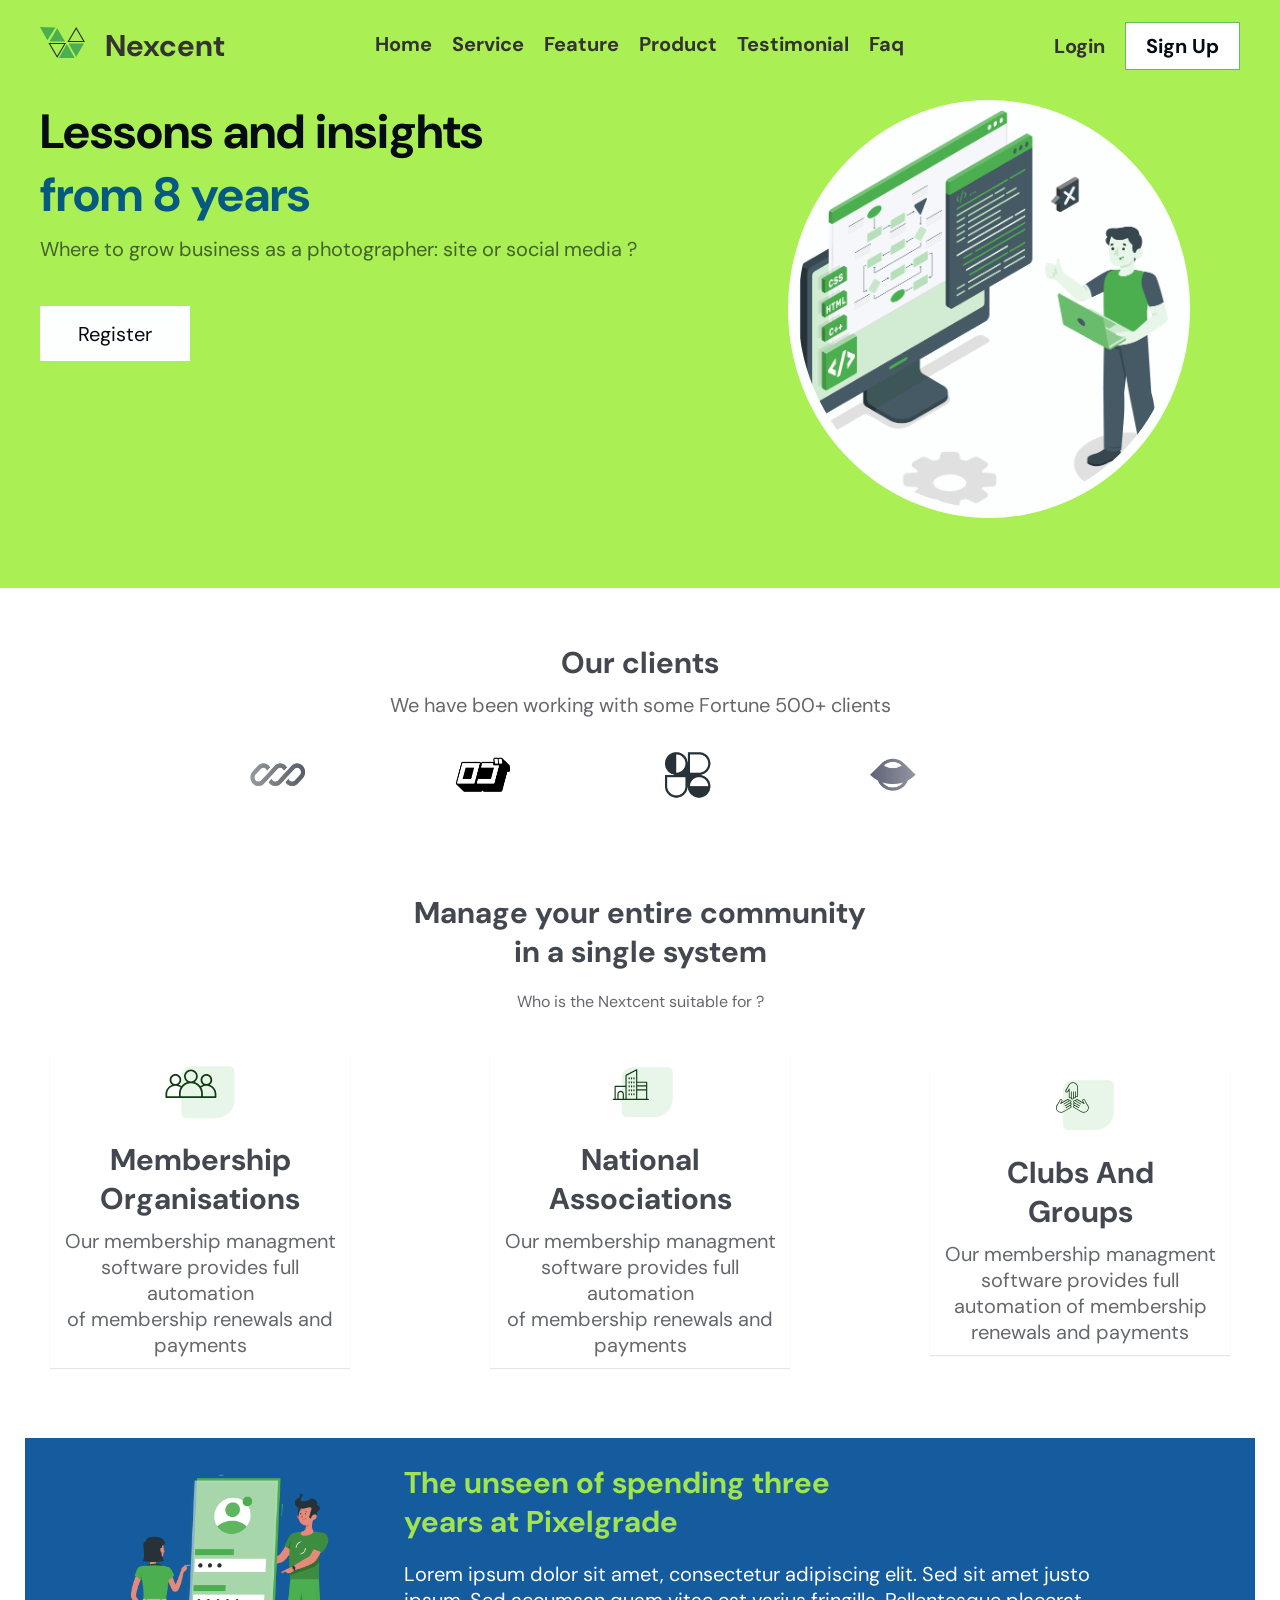
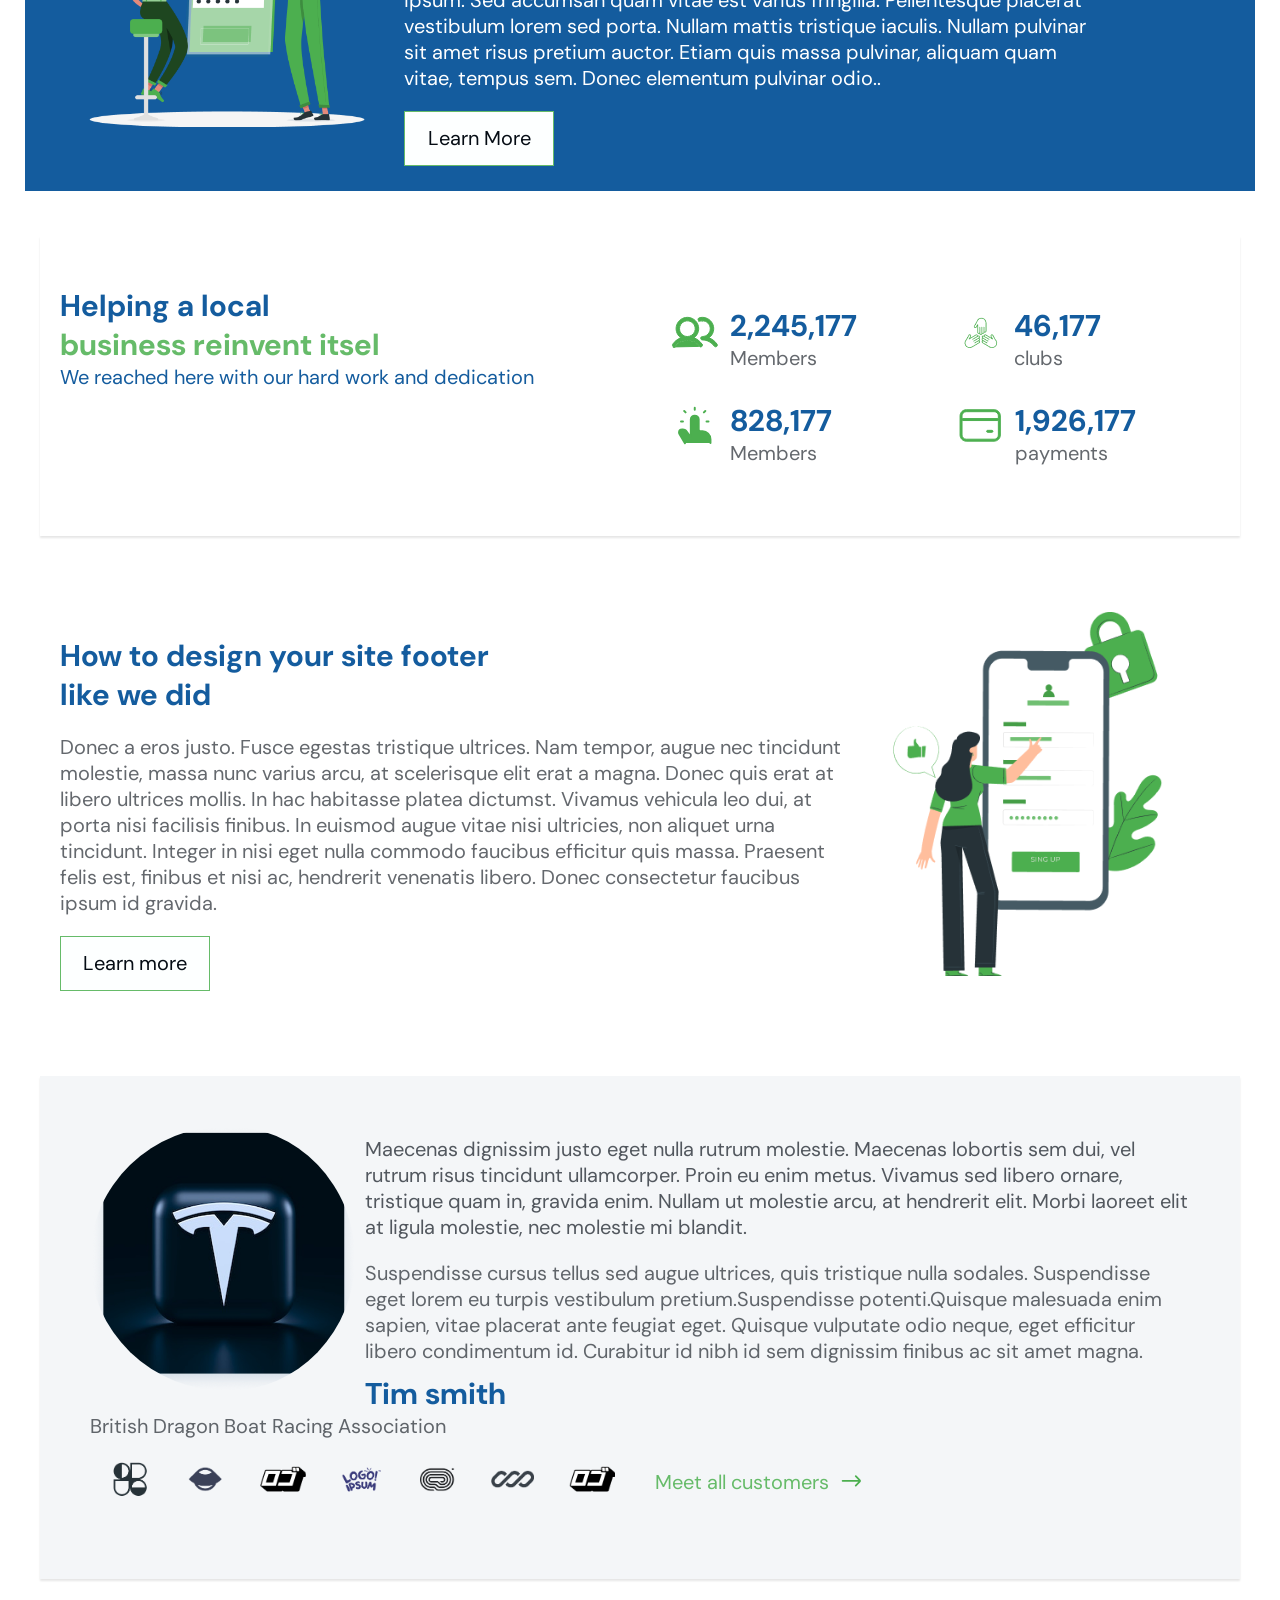
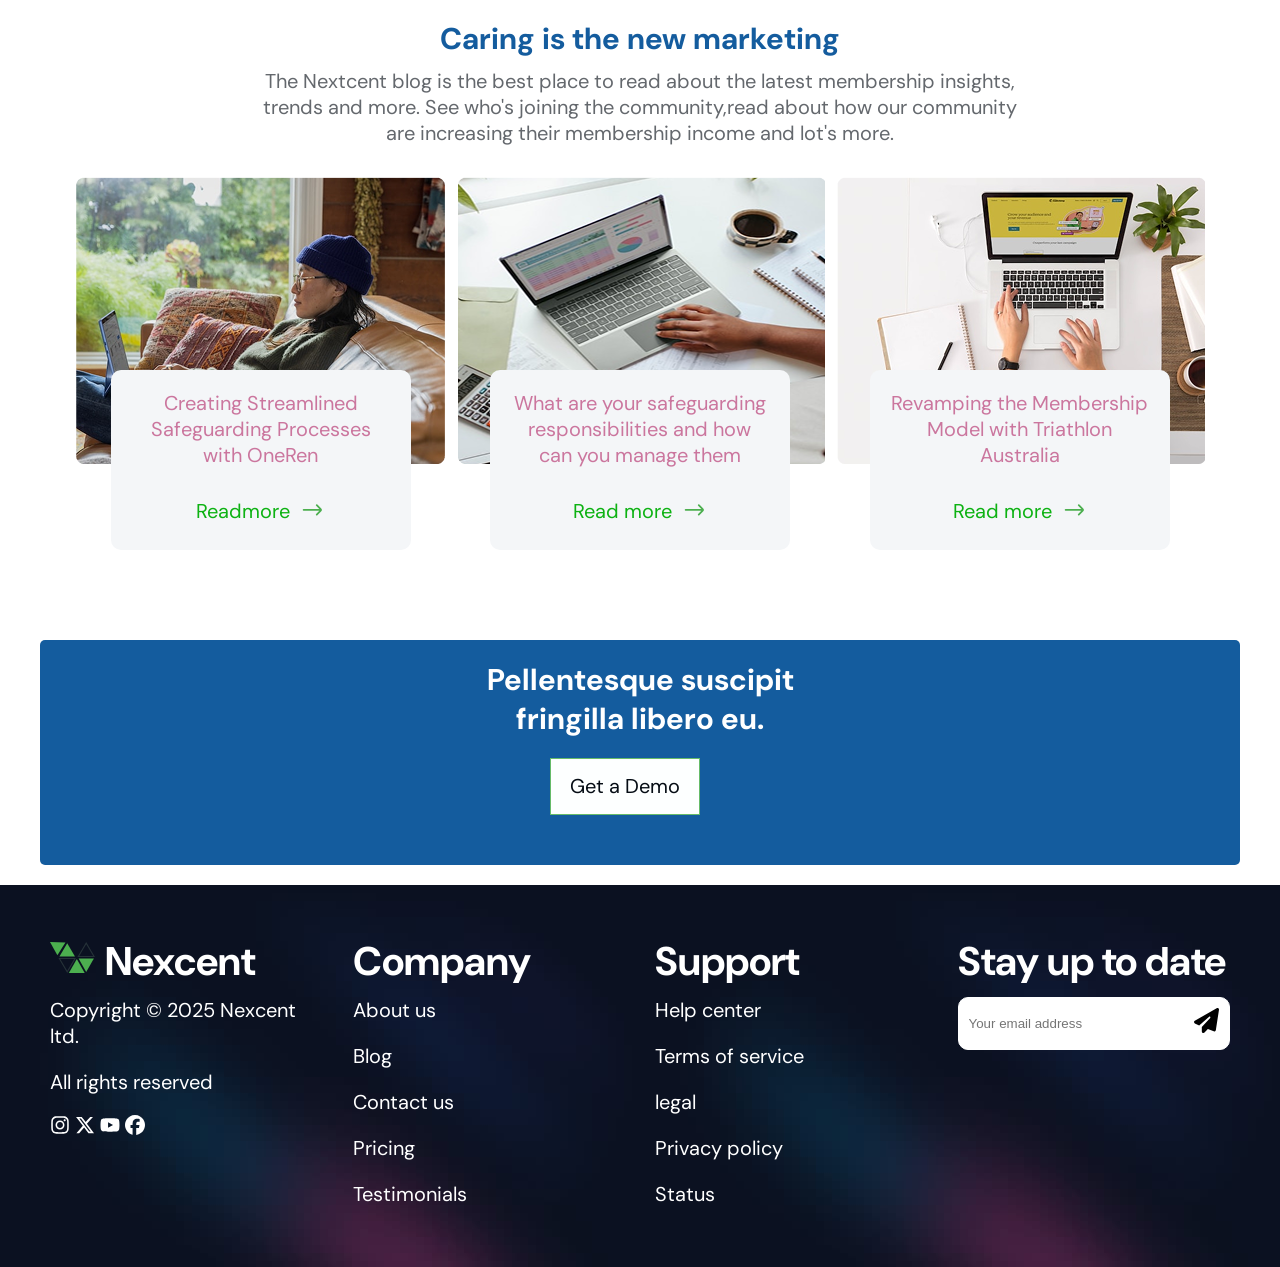
==== index.html @ 74f195ac "responsive" ====
<!DOCTYPE html>
<html lang="en">
<head>
    <meta charset="UTF-8">
    <title>Website from figma</title>
    <link rel="stylesheet" href="style.css">
    <script src="index.js" defer></script>
    <link rel="preconnect" href="https://fonts.googleapis.com">
    <link rel="preconnect" href="https://fonts.gstatic.com" crossorigin>
    <link href="https://fonts.googleapis.com/css2?family=DM+Sans:opsz@9..40&display=swap" rel="stylesheet">
</head>
<body>
    <header class="container header">
          <section class="nav-bar container">
            <div class="logo">
                <div class="sub-logo">
                  <a href="#">
                      <svg width="45" height="45" viewBox="0 0 35 24" fill="none" xmlns="http://www.w3.org/2000/svg">
                          <path d="M18.7863 13.134L13.3954 22.3669L8.00448 13.134H18.7863ZM20.2305 12.3088H6.55444L13.3954 24L20.2305 12.3088Z" fill="#263238"/>
                          <path d="M28.1591 1.65038L33.55 10.8833H22.7681L28.1591 1.65038ZM28.1591 0L21.3181 11.6912H35L28.1591 0Z" fill="#263238"/>
                          <path d="M0 0L5.7359 10.3409L12.0038 0.259661L0 0Z" fill="#4CAF4F"/>
                          <path d="M13.3955 0.905884L19.4121 11.189H7.36728L13.3955 0.905884Z" fill="#4CAF4F"/>
                          <path d="M20.9615 13.434L26.9839 24H14.6526L20.7744 13.434H20.9615Z" fill="#4CAF4F"/>
                          <path d="M22.2653 12.7935L28.1591 23.1978L34.1347 12.7935H22.2653Z" fill="#4CAF4F"/>
                      </svg></a>
                  <h1 class="title"><a href="#">Nexcent</a></h1>
                </div>
              <div class="open-svg"><svg width="30" height="30" xmlns="http://www.w3.org/2000/svg" viewBox="0 0 448 512"><!--!Font Awesome Free 6.7.2 by @fontawesome - https://fontawesome.com License - https://fontawesome.com/license/free Copyright 2025 Fonticons, Inc.--><path d="M0 96C0 78.3 14.3 64 32 64l384 0c17.7 0 32 14.3 32 32s-14.3 32-32 32L32 128C14.3 128 0 113.7 0 96zM0 256c0-17.7 14.3-32 32-32l384 0c17.7 0 32 14.3 32 32s-14.3 32-32 32L32 288c-17.7 0-32-14.3-32-32zM448 416c0 17.7-14.3 32-32 32L32 448c-17.7 0-32-14.3-32-32s14.3-32 32-32l384 0c17.7 0 32 14.3 32 32z"/></svg></div>
            </div>

              <div class="link">
                  <ul class="nav-links">
                     <li class="close-svg">  <svg width="30" height="30" xmlns="http://www.w3.org/2000/svg" viewBox="0 0 384 512"><!--!Font Awesome Free 6.7.2 by @fontawesome - https://fontawesome.com License - https://fontawesome.com/license/free Copyright 2025 Fonticons, Inc.--><path d="M342.6 150.6c12.5-12.5 12.5-32.8 0-45.3s-32.8-12.5-45.3 0L192 210.7 86.6 105.4c-12.5-12.5-32.8-12.5-45.3 0s-12.5 32.8 0 45.3L146.7 256 41.4 361.4c-12.5 12.5-12.5 32.8 0 45.3s32.8 12.5 45.3 0L192 301.3 297.4 406.6c12.5 12.5 32.8 12.5 45.3 0s12.5-32.8 0-45.3L237.3 256 342.6 150.6z"/></svg></li>
                    <li class="link-items"><a href="#" >Home</a><span class="waft"></span></li>
                    <li class="link-items"><a href="#">Service</a><span class="waft"></span></li>
                    <li class="link-items"><a href="#">Feature</a><span class="waft"></span></li>
                    <li class="link-items"><a href="#">Product</a><span class="waft"></span></li>
                    <li class="link-items"><a href="#">Testimonial</a><span class="waft"></span></li>
                    <li class="link-items last"><a href="#">Faq</a><span class="waft"></span></li>
                      <li class="copy"><a href="#">Login</a></li>
                      <li class="copy"><a href="#">Sign up</a></li>
                  </ul>
              </div>
              <div class="logo-content">
                  <ul class="Registration">
                      <li ><a href="#">Login</a></li>
                      <li>
                          <ul class="btn-content">
                              <li class="btn0"><a href="#" class="btn-text">Sign up</a></li>
                          </ul>
                      </li>
                  </ul>
              </div>
          </section>

          <section class="hero">
            <div class="slide-1">
                <div class="slide-1-content">
                    <div class="slide-1-img">
                        <img src="assets/imgs/Illustration.png" alt="" class="img" >
                    </div>
                    <h1>Lessons and insights</h1>
                    <h2 >from 8 years</h2>
                    <p class="p">Where to grow business as a photographer: site or social media ?</p>
                     <div class="button-content">
                         <a href="#" class="button-text">Register</a>
                     </div>
                </div>

            </div>
          </section>
    </header>


      <section class="community container">

          <section class="main-0">
          <div class="main-content  ">
              <h1>Our clients</h1>
              <p class="p">We have been working with some Fortune 500+ clients</p>
          </div>
          <div>
              <div class="main-imgs scroller">
                  <div class="main-img scroller__inner">
                     <div><img src="assets/imgs/img1.png" alt="logo" class="img-fluid"></div>
                     <div><img src="assets/imgs/img2.png" alt="logo" class="img-fluid"></div>
                     <div><img src="assets/imgs/img3.png" alt="logo" class="img-fluid"></div>
                     <div><img src="assets/imgs/Logo.png" alt="logo" class="img-fluid"></div>
                     <div><img src="assets/imgs/img4.png" alt="logo" class="img-fluid"></div>
                     <div><img src="assets/imgs/img5.png" alt="logo" class="img-fluid"></div>
                     <div><img src="assets/imgs/img6.png" alt="logo" class="img-fluid"></div>
                  </div>
          </div>
          </div>
      </section>

          <div class="community-content">
              <h1>Manage your entire community <br> in a single system</h1>
              <p class="p">Who is the Nextcent suitable for ?</p>
          </div>

          <div class="community-svg">
             <div class="block item1">
                 <div class="svg sub-item1">
                     <div>
                         <svg width="70" height="70" viewBox="0 0 22 20" fill="none" xmlns="http://www.w3.org/2000/svg">
                             <path d="M21.8403 13.1845C21.8403 16.5035 19.1497 19.1941 15.8307 19.1941L6.81634 19.1941C5.89439 19.1941 5.14701 18.4467 5.14701 17.5248L5.14701 6.17329C5.14701 4.3294 6.64178 2.83463 8.48567 2.83463L20.171 2.83463C21.0929 2.83463 21.8403 3.58202 21.8403 4.50396L21.8403 13.1845Z" fill="#E8F5E9"/>
                             <path d="M8.14849 3.83618C6.95617 3.83618 5.98552 4.81571 5.98552 6.01311C5.98552 6.77059 6.37449 7.43942 6.96185 7.82928C6.25244 8.06648 5.63859 8.50982 5.18835 9.0898C4.93944 8.89833 4.6613 8.74435 4.36146 8.63401C4.81614 8.29646 5.11327 7.75422 5.11327 7.14479C5.11327 6.12925 4.29193 5.29791 3.28255 5.29791C2.27316 5.29791 1.45183 6.12925 1.45183 7.14479C1.45183 7.75457 1.7492 8.29706 2.20426 8.63461C0.999481 9.07919 0.139038 10.2432 0.139038 11.613V12.5753C0.139161 12.6486 0.168504 12.7189 0.220531 12.7706C0.272558 12.8224 0.342957 12.8512 0.416313 12.851H4.63804C4.64828 12.8521 4.65851 12.8527 4.66874 12.8526H11.6285C11.6387 12.8527 11.6491 12.8521 11.6592 12.851H15.8812C16.033 12.8503 16.1559 12.7272 16.1563 12.5753V11.613C16.1563 10.2432 15.2973 9.07919 14.0932 8.63449C14.5482 8.29706 14.8456 7.75444 14.8456 7.14467C14.8456 6.12913 14.0243 5.29779 13.0149 5.29779C12.0055 5.29779 11.1842 6.12913 11.1842 7.14467C11.1842 7.7541 11.4814 8.29643 11.9361 8.63389C11.6356 8.74448 11.3574 8.89896 11.1081 9.0909C10.6581 8.51057 10.0451 8.06662 9.3357 7.82928C9.92291 7.43942 10.312 6.77059 10.312 6.01311C10.312 4.81571 9.34088 3.83618 8.14856 3.83618H8.14849ZM8.14849 4.38852C9.04024 4.38852 9.75913 5.11223 9.75913 6.01311C9.75913 6.90694 9.05145 7.62362 8.16957 7.63511C8.16255 7.63511 8.15564 7.63412 8.14849 7.63412C8.14134 7.63412 8.13456 7.63511 8.12741 7.63511C7.24553 7.62376 6.53833 6.90697 6.53833 6.01311C6.53833 5.11211 7.25661 4.38852 8.14837 4.38852H8.14849ZM3.28258 5.85021C3.99014 5.85021 4.56097 6.42448 4.56097 7.14476C4.56097 7.86021 3.99752 8.43202 3.29662 8.43978C3.29194 8.43978 3.28738 8.43929 3.28257 8.43929C3.27788 8.43929 3.27332 8.43978 3.26851 8.43978C2.56762 8.43201 2.00417 7.86008 2.00417 7.14476C2.00417 6.42452 2.575 5.85021 3.28256 5.85021H3.28258ZM13.0147 5.85021C13.7223 5.85021 14.2931 6.42448 14.2931 7.14476C14.2931 7.86021 13.7297 8.43202 13.0288 8.43978C13.0241 8.43978 13.0195 8.43929 13.0147 8.43929C13.01 8.43929 13.0055 8.43978 13.0007 8.43978C12.2998 8.43201 11.7363 7.86008 11.7363 7.14476C11.7363 6.42452 12.3071 5.85021 13.0147 5.85021H13.0147ZM8.12734 8.18741C8.13437 8.18753 8.14128 8.1884 8.14843 8.1884C8.15545 8.1884 8.16236 8.18741 8.16951 8.18741C9.93808 8.19875 11.3535 9.62632 11.3535 11.4134L11.3534 12.3001H4.94375V11.4134C4.94375 9.62616 6.35874 8.19877 8.12709 8.18741H8.12734ZM3.26143 8.99275C3.26846 8.99287 3.27536 8.99373 3.28252 8.99373C3.28967 8.99373 3.29645 8.99275 3.3036 8.99275C3.90179 8.99755 4.44772 9.20382 4.88242 9.5489C4.57136 10.0993 4.39148 10.7346 4.39148 11.4135V12.2981H0.69115V11.613C0.69115 10.1606 1.83306 9.00408 3.26137 8.99262L3.26143 8.99275ZM12.9936 8.99275C13.0007 8.99287 13.0075 8.99373 13.0147 8.99373C13.0218 8.99373 13.0286 8.99275 13.0357 8.99275C14.464 9.00409 15.606 10.1608 15.606 11.6131V12.2981H11.9037L11.9036 11.4135C11.9036 10.7349 11.7242 10.1001 11.4138 9.54988C11.8486 9.20431 12.3949 8.99754 12.9936 8.99275H12.9936Z" fill="#103E13"/>
                         </svg>
                     </div>
                     <div class="svg-text">
                         <h1>Membership <br> Organisations</h1>
                         <p class="p">Our membership managment <br>software provides full automation <br>of membership renewals and payments</p>
                     </div>
                 </div>
             </div>

              <div class="block">
                 <div class="svg">
                         <svg width="70" height="70" viewBox="0 0 23 20" fill="none" xmlns="http://www.w3.org/2000/svg">
                             <path d="M22.2345 13.1845C22.2345 16.5035 19.5439 19.1941 16.2249 19.1941L7.2105 19.1941C6.28856 19.1941 5.54117 18.4467 5.54117 17.5248L5.54117 6.17329C5.54117 4.3294 7.03594 2.83463 8.87984 2.83463L20.5652 2.83463C21.4871 2.83463 22.2345 3.58202 22.2345 4.50396L22.2345 13.1845Z" fill="#E8F5E9"/>
                             <path d="M9.51967 6.84467C9.4155 6.84467 9.33081 6.76012 9.33081 6.65581V6.33486C9.33081 6.23068 9.41536 6.146 9.51967 6.146C9.62384 6.146 9.70853 6.23055 9.70853 6.33486V6.65581C9.70853 6.76012 9.62385 6.84467 9.51967 6.84467Z" fill="#103E13"/>
                             <path d="M8.7256 6.84467C8.62143 6.84467 8.53674 6.76012 8.53674 6.65581V6.33486C8.53674 6.23068 8.62129 6.146 8.7256 6.146C8.82978 6.146 8.91446 6.23055 8.91446 6.33486V6.65581C8.91433 6.76012 8.82991 6.84467 8.7256 6.84467Z" fill="#103E13"/>
                             <path d="M7.93166 6.84467C7.82748 6.84467 7.7428 6.76012 7.7428 6.65581V6.33486C7.7428 6.23068 7.82735 6.146 7.93166 6.146C8.03583 6.146 8.12052 6.23055 8.12052 6.33486V6.65581C8.12052 6.76012 8.03597 6.84467 7.93166 6.84467Z" fill="#103E13"/>
                             <path d="M9.51967 8.15716C9.4155 8.15716 9.33081 8.07261 9.33081 7.9683V7.64748C9.33081 7.5433 9.41536 7.45862 9.51967 7.45862C9.62384 7.45862 9.70853 7.54317 9.70853 7.64748V7.9683C9.70853 8.07261 9.62385 8.15716 9.51967 8.15716Z" fill="#103E13"/>
                             <path d="M8.7256 8.15716C8.62143 8.15716 8.53674 8.07261 8.53674 7.9683V7.64748C8.53674 7.5433 8.62129 7.45862 8.7256 7.45862C8.82978 7.45862 8.91446 7.54317 8.91446 7.64748V7.9683C8.91433 8.07261 8.82991 8.15716 8.7256 8.15716Z" fill="#103E13"/>
                             <path d="M7.93166 8.15716C7.82748 8.15716 7.7428 8.07261 7.7428 7.9683V7.64748C7.7428 7.5433 7.82735 7.45862 7.93166 7.45862C8.03583 7.45862 8.12052 7.54317 8.12052 7.64748V7.9683C8.12052 8.07261 8.03597 8.15716 7.93166 8.15716Z" fill="#103E13"/>
                             <path d="M9.51967 9.46967C9.4155 9.46967 9.33081 9.38512 9.33081 9.28081V8.95986C9.33081 8.85568 9.41536 8.771 9.51967 8.771C9.62384 8.771 9.70853 8.85555 9.70853 8.95986V9.28081C9.70853 9.38512 9.62385 9.46967 9.51967 9.46967Z" fill="#103E13"/>
                             <path d="M8.7256 9.46967C8.62143 9.46967 8.53674 9.38512 8.53674 9.28081V8.95986C8.53674 8.85568 8.62129 8.771 8.7256 8.771C8.82978 8.771 8.91446 8.85555 8.91446 8.95986V9.28081C8.91433 9.38512 8.82991 9.46967 8.7256 9.46967Z" fill="#103E13"/>
                             <path d="M7.93166 9.46967C7.82748 9.46967 7.7428 9.38512 7.7428 9.28081V8.95986C7.7428 8.85568 7.82735 8.771 7.93166 8.771C8.03583 8.771 8.12052 8.85555 8.12052 8.95986V9.28081C8.12052 9.38512 8.03597 9.46967 7.93166 9.46967Z" fill="#103E13"/>
                             <path d="M9.51967 10.7819C9.4155 10.7819 9.33081 10.6974 9.33081 10.5931V10.2721C9.33081 10.1679 9.41536 10.0833 9.51967 10.0833C9.62384 10.0833 9.70853 10.1678 9.70853 10.2721V10.5931C9.70853 10.6974 9.62385 10.7819 9.51967 10.7819Z" fill="#103E13"/>
                             <path d="M8.7256 10.7819C8.62143 10.7819 8.53674 10.6974 8.53674 10.5931V10.2721C8.53674 10.1679 8.62129 10.0833 8.7256 10.0833C8.82978 10.0833 8.91446 10.1678 8.91446 10.2721V10.5931C8.91433 10.6974 8.82991 10.7819 8.7256 10.7819Z" fill="#103E13"/>
                             <path d="M7.93166 10.7819C7.82748 10.7819 7.7428 10.6974 7.7428 10.5931V10.2721C7.7428 10.1679 7.82735 10.0833 7.93166 10.0833C8.03583 10.0833 8.12052 10.1678 8.12052 10.2721V10.5931C8.12052 10.6974 8.03597 10.7819 7.93166 10.7819Z" fill="#103E13"/>
                             <path d="M9.51967 12.0944C9.4155 12.0944 9.33081 12.0099 9.33081 11.9056V11.5847C9.33081 11.4806 9.41536 11.3959 9.51967 11.3959C9.62384 11.3959 9.70853 11.4804 9.70853 11.5847V11.9056C9.70853 12.0097 9.62385 12.0944 9.51967 12.0944Z" fill="#103E13"/>
                             <path d="M8.7256 12.0944C8.62143 12.0944 8.53674 12.0099 8.53674 11.9056V11.5847C8.53674 11.4806 8.62129 11.3959 8.7256 11.3959C8.82978 11.3959 8.91446 11.4804 8.91446 11.5847V11.9056C8.91433 12.0097 8.82991 12.0944 8.7256 12.0944Z" fill="#103E13"/>
                             <path d="M7.93166 12.0944C7.82748 12.0944 7.7428 12.0099 7.7428 11.9056L7.74293 11.5847C7.74293 11.4806 7.82748 11.3959 7.93179 11.3959C8.03596 11.3959 8.12065 11.4804 8.12065 11.5847V11.9056C8.12052 12.0097 8.03597 12.0944 7.93166 12.0944Z" fill="#103E13"/>
                             <path d="M2.53654 13.4005C2.53654 13.5047 2.62109 13.5894 2.7254 13.5894H14.2263C14.3305 13.5894 14.4152 13.5048 14.4152 13.4005C14.4152 13.2963 14.3307 13.2116 14.2263 13.2116H13.8772V7.78922C13.8772 7.68505 13.7927 7.60036 13.6884 7.60036L10.6049 7.60049V3.69121C10.6049 3.6251 10.5704 3.56399 10.514 3.52974C10.4578 3.49537 10.3874 3.49326 10.329 3.52368L6.82324 5.34893C6.76068 5.38146 6.7217 5.44599 6.7217 5.51645V8.93113H3.32894C3.22476 8.93113 3.14008 9.01569 3.14008 9.11999V13.2117H2.72497C2.6208 13.2115 2.53638 13.2961 2.53638 13.4004L2.53654 13.4005ZM10.6049 10.4608H13.4997V13.2118L10.6049 13.2117V10.4608ZM10.6049 9.14844H13.4997V10.0833L10.6049 10.0831V9.14844ZM10.6049 7.97801H13.4997V8.771H10.6049V7.97801ZM7.09922 5.63113L10.2271 4.00251V13.2115H7.09922V5.63113ZM4.45139 11.7032C4.45139 11.3113 4.76194 10.9923 5.14374 10.9923C5.52553 10.9923 5.83622 11.3112 5.83622 11.7032V13.2117H4.45139V11.7032ZM3.51778 9.30879H6.72165V13.2117H6.21393V11.7032C6.21393 11.103 5.73402 10.6147 5.14374 10.6147C4.55372 10.6147 4.07382 11.1029 4.07382 11.7032V13.2117H3.51778V9.30879Z" fill="#103E13"/>
                         </svg>
                         <div class="svg-text">
                             <h1>National <br> Associations</h1>
                             <p class="p">Our membership managment <br>software provides full automation <br>of membership renewals and payments</p>
                         </div>
                 </div>
              </div>

              <div class="block">

                  <div class="svg">
                      <svg width="70" height="70" viewBox="0 0 23 20" fill="none" xmlns="http://www.w3.org/2000/svg">
                          <path d="M22.6287 13.1845C22.6287 16.5035 19.9381 19.1941 16.6191 19.1941L7.60467 19.1941C6.68272 19.1941 5.93534 18.4467 5.93534 17.5248L5.93534 6.17329C5.93534 4.3294 7.43011 2.83463 9.274 2.83463L20.9593 2.83463C21.8813 2.83463 22.6287 3.58202 22.6287 4.50396L22.6287 13.1845Z" fill="#E8F5E9"/>
                          <path d="M10.3797 8.3917C10.2993 8.3917 10.2246 8.36959 10.1583 8.33404V8.33499C10.1583 8.46147 10.1092 8.58025 10.02 8.66921C9.93078 8.75841 9.81209 8.80757 9.68575 8.80757C9.60419 8.80757 9.5286 8.78492 9.46157 8.74842C9.45481 8.86413 9.40856 8.97228 9.32605 9.05488C9.23685 9.14408 9.11816 9.19324 8.99174 9.19324C8.74058 9.19324 8.53661 8.99581 8.52191 8.74834C8.4442 8.79034 8.35634 8.81237 8.26572 8.80655C8.01864 8.79034 7.82515 8.57687 7.82515 8.32043V6.19482L7.58311 6.61414C7.49092 6.77453 7.31836 6.87411 7.13256 6.87411C7.04202 6.87411 6.95259 6.85035 6.87338 6.80497C6.77474 6.74778 6.70419 6.65599 6.67484 6.54617C6.64535 6.43629 6.66061 6.32137 6.71763 6.22288C6.71771 6.22288 7.50956 4.85162 7.55787 4.76739C7.56361 4.75473 7.57998 4.718 7.5939 4.68669C7.60719 4.6568 7.6186 4.62612 7.62953 4.59529C7.86833 3.92112 8.45962 3.50234 9.17273 3.50234C10.0988 3.50234 10.8522 4.31928 10.8522 5.32344L10.8522 7.91904C10.8522 8.04537 10.8032 8.16406 10.714 8.25335C10.6248 8.34255 10.5061 8.39171 10.3797 8.39171L10.3797 8.3917ZM9.17274 3.75345C8.55998 3.75345 8.07159 4.09956 7.86622 4.67927C7.85309 4.71608 7.8394 4.75289 7.82343 4.78876C7.7771 4.89267 7.7771 4.89267 7.76404 4.90761L7.76231 4.90612C7.69766 5.02812 7.50557 5.36076 6.93507 6.34856C6.91163 6.38907 6.90541 6.43611 6.91737 6.4811C6.92948 6.52609 6.95851 6.564 6.9987 6.58721C7.12345 6.65886 7.2943 6.61261 7.36541 6.48873L7.842 5.66359C7.87047 5.61443 7.92805 5.59028 7.98327 5.60523C8.03817 5.61994 8.07632 5.66973 8.07632 5.72652V8.32051C8.07632 8.4429 8.16866 8.54853 8.28218 8.556C8.34762 8.55946 8.40866 8.53752 8.45452 8.49174C8.49621 8.45005 8.51917 8.39452 8.51917 8.33513V6.63863C8.51917 6.56925 8.57541 6.51301 8.64479 6.51301C8.71417 6.51301 8.77041 6.56917 8.77041 6.63863L8.77033 8.72074C8.77033 8.84282 8.86967 8.94217 8.99175 8.94217C9.05106 8.94217 9.10675 8.9192 9.14852 8.87751C9.19021 8.83574 9.21317 8.78005 9.21317 8.72074V6.63863C9.21317 6.56925 9.26934 6.51301 9.33879 6.51301C9.40817 6.51301 9.46441 6.56917 9.46441 6.63863L9.46433 8.31562V8.33512C9.46433 8.45712 9.56368 8.55646 9.68583 8.55646C9.74506 8.55646 9.80059 8.53342 9.8426 8.49157C9.88429 8.44996 9.90725 8.39443 9.90725 8.33504V6.63854C9.90725 6.56916 9.96342 6.51292 10.0329 6.51292C10.1022 6.51292 10.1585 6.56908 10.1585 6.63854L10.1583 7.9191C10.1583 8.04126 10.2577 8.1406 10.3797 8.1406C10.4391 8.1406 10.4946 8.11756 10.5363 8.07595C10.5781 8.0341 10.601 7.97841 10.601 7.9191L10.6011 5.3235C10.6011 4.45788 9.96035 3.75348 9.17273 3.75348L9.17274 3.75345Z" fill="#103E13"/>
                          <path d="M5.44427 10.1957L7.26708 9.10216C7.48685 8.97017 7.76963 9.02626 7.91058 9.2299C7.96203 9.30408 7.9883 9.39052 7.99239 9.47855C8.06035 9.44307 8.13429 9.4238 8.20956 9.4238C8.2481 9.4238 8.2868 9.4286 8.32503 9.43812C8.4475 9.46871 8.5507 9.54525 8.6156 9.65348C8.68057 9.76187 8.69953 9.88889 8.66893 10.0112C8.64069 10.1244 8.57187 10.2197 8.47614 10.285C8.54308 10.3245 8.60081 10.3784 8.64187 10.447C8.70685 10.5554 8.7258 10.6824 8.69528 10.8048C8.66468 10.9271 8.58815 11.0303 8.47976 11.0954L8.47913 11.0958C8.54489 11.1352 8.6016 11.1885 8.64219 11.2561C8.70724 11.3645 8.7262 11.4915 8.6956 11.614C8.66492 11.7364 8.58839 11.8396 8.48016 11.9045L6.25447 13.2398C5.83907 13.4889 5.35886 13.5749 4.90249 13.4817C4.44202 13.3876 4.06068 13.1229 3.82881 12.7364C3.46186 12.1248 3.51685 11.4022 3.97204 10.8508C3.99289 10.8256 4.01342 10.8 4.03206 10.7734C4.0518 10.7453 4.07485 10.7122 4.08272 10.7009C4.12983 10.6168 4.89865 9.23158 4.89857 9.23174C4.9762 9.09165 5.12172 9.01235 5.2718 9.01243C5.3418 9.01243 5.41283 9.02966 5.47836 9.066C5.55749 9.1102 5.62395 9.17462 5.67044 9.25226C5.76601 9.41154 5.76939 9.61087 5.67941 9.77218L5.44427 10.1957ZM5.4552 9.38139C5.43082 9.34073 5.39731 9.30832 5.35632 9.28535C5.27161 9.23847 5.16495 9.26899 5.11831 9.35339C4.56818 10.3445 4.38065 10.6822 4.30828 10.8024L4.30993 10.8028C4.30387 10.823 4.30387 10.823 4.23765 10.9176C4.21515 10.9496 4.19069 10.9804 4.16575 11.0106C3.77434 11.4849 3.72889 12.0817 4.04407 12.6072C4.2393 12.9327 4.56196 13.1558 4.95265 13.2356C5.34758 13.3159 5.76385 13.2412 6.12513 13.0244L8.35102 11.6891C8.40184 11.6586 8.43771 11.6103 8.45202 11.5529C8.46634 11.4957 8.45745 11.4361 8.42693 11.3853C8.36416 11.2807 8.22785 11.2463 8.12323 11.3093L7.02517 11.9681C6.9657 12.0038 6.88846 11.9846 6.85283 11.9251C6.81712 11.8656 6.83639 11.7884 6.89585 11.7527L7.994 11.094L8.35063 10.88C8.40145 10.8495 8.43739 10.8011 8.45171 10.7439C8.46602 10.6866 8.45714 10.627 8.42662 10.5762C8.36377 10.4715 8.22745 10.4375 8.12292 10.5002L6.66814 11.373C6.60851 11.4088 6.53151 11.3894 6.4958 11.3299C6.46009 11.2705 6.47943 11.1933 6.53882 11.1576L8.32429 10.0865C8.3751 10.056 8.41097 10.0077 8.42528 9.95036C8.4396 9.89309 8.43071 9.83355 8.40027 9.78274C8.36983 9.732 8.32145 9.69613 8.26411 9.68182C8.20645 9.6675 8.14715 9.67639 8.09649 9.70675L7.76597 9.90505C7.76589 9.90505 7.76589 9.90513 7.76581 9.90513H7.76573L6.31103 10.7778C6.25141 10.8137 6.17432 10.7944 6.13869 10.7348C6.10298 10.6754 6.12233 10.5982 6.18172 10.5625L7.6365 9.68977C7.68731 9.65925 7.72326 9.61087 7.73758 9.55369C7.75331 9.49092 7.74135 9.42673 7.70407 9.37293C7.63941 9.27941 7.50113 9.25455 7.39628 9.31755L5.172 10.6519C5.12331 10.681 5.06094 10.6739 5.02011 10.6345C4.97921 10.5951 4.97001 10.533 4.99754 10.4834L5.46005 9.65005C5.50646 9.56675 5.50465 9.46386 5.45517 9.38142L5.4552 9.38139Z" fill="#103E13"/>
                          <path d="M14.1545 12.7363C13.9227 13.1229 13.5415 13.3875 13.0809 13.4816C12.6245 13.5747 12.1444 13.4888 11.729 13.2397L9.50307 11.9044C9.39476 11.8395 9.31815 11.7363 9.28747 11.6137C9.25703 11.4914 9.27606 11.3643 9.34096 11.2561C9.38146 11.1885 9.43826 11.1351 9.50409 11.0957L9.50346 11.0953C9.39515 11.0304 9.31854 10.9272 9.28802 10.8048C9.25735 10.6824 9.27638 10.5553 9.34135 10.4469C9.3832 10.3773 9.44054 10.3228 9.50599 10.2842C9.41097 10.2189 9.34253 10.1239 9.31437 10.0113C9.2837 9.8888 9.30273 9.76176 9.3677 9.65352C9.4326 9.54521 9.53588 9.46868 9.65827 9.43808C9.6965 9.42849 9.73528 9.42377 9.77367 9.42377C9.84902 9.42384 9.92296 9.44296 9.99092 9.47851C9.99509 9.39049 10.0213 9.30405 10.0727 9.22987C10.2138 9.02639 10.4963 8.97007 10.7164 9.10213L12.5391 10.1955L12.3042 9.77229C12.214 9.61073 12.2174 9.4114 12.3129 9.25204C12.3595 9.17448 12.426 9.11006 12.5056 9.06546C12.5709 9.02928 12.6417 9.01214 12.7116 9.01214C12.8616 9.01221 13.0072 9.09134 13.0848 9.23144C13.3551 9.71842 13.8651 10.6368 13.9009 10.7009C13.9086 10.712 13.9316 10.7451 13.9514 10.7732C13.9702 10.7998 13.9904 10.8253 14.0115 10.8506C14.4666 11.4023 14.5215 12.1248 14.1545 12.7363L14.1545 12.7363ZM13.8177 11.0107C13.7926 10.9804 13.7681 10.9495 13.7458 10.9177C13.6778 10.8212 13.6761 10.8187 13.671 10.7935C13.5915 10.662 13.3977 10.3131 12.865 9.35329C12.8182 9.26905 12.712 9.2383 12.6275 9.28502C12.5859 9.3083 12.5524 9.34079 12.5281 9.38145C12.4787 9.46381 12.4768 9.56669 12.5234 9.65024L12.9858 10.4833C13.0134 10.533 13.0042 10.595 12.9634 10.6345C12.9226 10.674 12.8603 10.681 12.8114 10.6519L10.5871 9.3175C10.4823 9.25465 10.3441 9.27928 10.2792 9.37288C10.242 9.42668 10.2301 9.49087 10.2457 9.55356C10.26 9.61082 10.2959 9.65912 10.3468 9.68964C10.347 9.68971 10.347 9.68987 10.3472 9.68995L11.8015 10.5624C11.861 10.5981 11.8803 10.6752 11.8446 10.7348C11.8088 10.7942 11.7318 10.8136 11.6722 10.7778L9.88675 9.70671C9.83609 9.67635 9.77647 9.66738 9.71921 9.68178C9.66178 9.69609 9.61349 9.73196 9.58305 9.78285C9.55253 9.83358 9.54372 9.89313 9.55788 9.95039C9.57219 10.0077 9.60814 10.056 9.65895 10.0865L10.0064 10.2949L11.4443 11.1577C11.5038 11.1934 11.5231 11.2704 11.4874 11.33C11.4517 11.3894 11.3746 11.4087 11.315 11.373L9.8604 10.5003C9.75579 10.4374 9.61955 10.4715 9.55662 10.5763C9.5261 10.6271 9.51729 10.6866 9.53145 10.7439C9.54577 10.8012 9.58171 10.8495 9.6326 10.8801L9.98924 11.094L11.0872 11.7528C11.1467 11.7885 11.166 11.8656 11.1303 11.9251C11.0945 11.9845 11.0175 12.004 10.9579 11.9681L9.85993 11.3094C9.80927 11.279 9.74989 11.27 9.69231 11.2844C9.63504 11.2988 9.58659 11.3346 9.55615 11.3854C9.52571 11.4362 9.51682 11.4958 9.53098 11.553C9.5453 11.6102 9.58124 11.6585 9.63213 11.6891L11.858 13.0244C12.2192 13.2411 12.6358 13.3162 13.0305 13.2356C13.4211 13.1559 13.7438 12.9327 13.939 12.6072C14.2545 12.0816 14.2091 11.4848 13.8178 11.0107L13.8177 11.0107Z" fill="#103E13"/>
                      </svg>
                      <div class="svg-text">
                          <h1 class="h">Clubs And <br> Groups</h1>
                          <p class="p">Our membership managment <br>software provides full automation of membership renewals and payments</p>
                      </div>
                  </div>
              </div>
          </div>
      </section>

      <section class="unlock container">
          <div class="unlock-img unlock-content">
              <img src="assets/imgs/rafiki.png" alt="">
              <div class="unlock-title">
                  <h1>The unseen of spending three <br>years at Pixelgrade</h1>
              </div>
              <div class="unlock-text">
                  <aside class="">Lorem ipsum dolor sit amet, consectetur adipiscing elit. Sed sit amet justo ipsum. Sed accumsan quam vitae est varius fringilla. Pellentesque placerat vestibulum lorem sed porta. Nullam mattis tristique iaculis. Nullam pulvinar sit amet risus pretium auctor. Etiam quis massa pulvinar, aliquam quam vitae, tempus sem. Donec elementum pulvinar odio..</aside>
              </div>
              <div class="button-content">
                  <a href="#" class="button-text unlock-button">Learn More</a>
              </div>
          </div>
      </section>

      <section class="main-1 container">
          <div class="achievements common ">
              <div class="achievements-content">
                  <h1 class="h">Helping a local <br> <span>business reinvent itsel </span> </h1>
                  <p class="h">We reached here with our hard work and dedication</p>
              </div>
              <div class="achievements-svg counters">

                  <div class="achievements-svg1">
                      <svg  width="50" height="50" viewBox="0 0 17 17" fill="none" xmlns="http://www.w3.org/2000/svg">
                          <g clip-path="url(#clip0_212_1407)">
                              <path d="M11.0138 5.03438C10.7696 5.03394 10.5266 5.0677 10.2918 5.13469L10.2918 5.13467L10.2899 5.13525C10.2156 5.1574 10.1377 5.16455 10.0607 5.1563C9.9836 5.14805 9.90896 5.12455 9.84108 5.08717L9.76056 5.2334L9.84108 5.08717C9.7732 5.04979 9.71343 4.99928 9.66525 4.93859C9.61707 4.87789 9.58145 4.80821 9.56046 4.73361C9.53947 4.65902 9.53353 4.58099 9.54299 4.50408C9.55244 4.42716 9.5771 4.3529 9.61553 4.2856C9.65396 4.21831 9.7054 4.15934 9.76684 4.11211C9.82828 4.06489 9.8985 4.03036 9.97342 4.01053L9.97342 4.01056L9.97642 4.00971C10.3137 3.91369 10.6627 3.86527 11.0134 3.86585L11.0142 3.86585C11.8022 3.86356 12.5717 4.10418 13.2181 4.55495C13.8644 5.00571 14.3561 5.64472 14.6262 6.38497C14.8964 7.12522 14.9318 7.93073 14.7277 8.69184C14.5236 9.45295 14.0899 10.1327 13.4857 10.6384L13.2819 10.809L13.524 10.9185C14.5167 11.3678 15.3709 12.0747 15.9978 12.9659L15.9986 12.9669C16.0431 13.0292 16.0748 13.0998 16.0919 13.1745C16.1089 13.2491 16.111 13.3265 16.0978 13.4019C16.0847 13.4774 16.0568 13.5495 16.0155 13.6141C15.9743 13.6787 15.9207 13.7344 15.8577 13.778L15.8577 13.778L15.8558 13.7794C15.7583 13.8491 15.6414 13.8864 15.5216 13.886C15.428 13.8854 15.3358 13.8626 15.2526 13.8193C15.1696 13.7761 15.0979 13.7137 15.0437 13.6373C14.5885 12.9916 13.9849 12.4645 13.2837 12.1003C12.5825 11.7362 11.8041 11.5456 11.0139 11.5448H11.0137C10.8587 11.5448 10.7101 11.4832 10.6006 11.3737C10.491 11.2641 10.4294 11.1155 10.4294 10.9605C10.4294 10.8056 10.491 10.6569 10.6006 10.5474C10.7101 10.4378 10.8587 10.3762 11.0137 10.3762C11.7221 10.3762 12.4014 10.0948 12.9023 9.59395C13.4032 9.09305 13.6846 8.41369 13.6846 7.70531C13.6846 6.99694 13.4032 6.31758 12.9023 5.81668C12.4015 5.31581 11.7221 5.03441 11.0138 5.03438ZM11.0138 5.03438C11.0139 5.03438 11.0139 5.03438 11.014 5.03438L11.0137 5.20131V5.03438C11.0137 5.03438 11.0138 5.03438 11.0138 5.03438ZM8.38345 10.6387L8.18068 10.8093L8.42209 10.9185C9.41477 11.3678 10.269 12.0747 10.8959 12.9659L10.8958 12.966L10.9009 12.9725C10.9496 13.0349 10.9851 13.1066 11.0053 13.1831L11.1667 13.1405L11.0053 13.1831C11.0255 13.2596 11.0299 13.3395 11.0183 13.4178C11.0066 13.4961 10.9792 13.5712 10.9377 13.6386C10.8962 13.706 10.8414 13.7642 10.7767 13.8098C10.712 13.8553 10.6386 13.8873 10.5612 13.9037C10.4838 13.92 10.4038 13.9205 10.3262 13.905C10.2486 13.8896 10.1749 13.8585 10.1096 13.8137C10.0444 13.7689 9.9889 13.7113 9.94658 13.6444L9.94674 13.6443L9.94213 13.6378C9.48783 12.9907 8.88442 12.4626 8.18291 12.0979C7.48139 11.7333 6.7024 11.543 5.91179 11.543C5.12118 11.543 4.34219 11.7333 3.64068 12.0979C2.93917 12.4626 2.33575 12.9907 1.88145 13.6378L1.88108 13.6383C1.82767 13.715 1.75647 13.7776 1.67357 13.8207C1.59066 13.8639 1.49853 13.8863 1.40507 13.886L1.40405 13.886C1.28419 13.8864 1.16724 13.8491 1.06973 13.7794L1.06892 13.7789C0.94253 13.6896 0.856684 13.5539 0.830215 13.4015C0.803745 13.2491 0.838812 13.0924 0.927726 12.9657C1.55466 12.0746 2.40885 11.3677 3.4015 10.9185L3.64291 10.8093L3.44014 10.6387C2.8375 10.1317 2.40533 9.45172 2.20222 8.69084C1.99911 7.92996 2.03489 7.12503 2.3047 6.38517C2.57451 5.64531 3.06531 5.00632 3.71055 4.55481C4.3558 4.10331 5.12427 3.86115 5.91179 3.86115C6.69931 3.86115 7.46779 4.10331 8.11303 4.55481C8.75827 5.00632 9.24907 5.64531 9.51888 6.38517C9.7887 7.12503 9.82448 7.92996 9.62137 8.69084C9.41826 9.45172 8.98609 10.1317 8.38345 10.6387ZM0.972654 13.9152C1.09864 14.0053 1.24974 14.0535 1.40459 14.053C1.52504 14.0533 1.64378 14.0244 1.75063 13.9688C1.85748 13.9132 1.94925 13.8325 2.01807 13.7337C2.45697 13.1086 3.03993 12.5983 3.71767 12.2461C4.3954 11.8938 5.14798 11.7099 5.91179 11.7099C6.6756 11.7099 7.42819 11.8938 8.10592 12.2461C8.78365 12.5983 9.36661 13.1086 9.80551 13.7337L0.972654 13.9152ZM3.69099 6.22142C3.39751 6.66066 3.24086 7.17705 3.24086 7.70531C3.24086 8.41369 3.52226 9.09305 4.02316 9.59395C4.52406 10.0948 5.20342 10.3762 5.91179 10.3762C6.44005 10.3762 6.95645 10.2196 7.39568 9.92611C7.83492 9.63263 8.17726 9.21548 8.37941 8.72744C8.58157 8.23939 8.63446 7.70235 8.5314 7.18424C8.42835 6.66613 8.17396 6.19022 7.80043 5.81668C7.42689 5.44314 6.95098 5.18876 6.43287 5.0857C5.91475 4.98264 5.37772 5.03554 4.88967 5.23769C4.40162 5.43985 3.98448 5.78219 3.69099 6.22142Z" fill="#4CAF4F" stroke="#4CAF4F" stroke-width="0.333867"/>
                          </g>
                          <defs>
                              <clipPath id="clip0_212_1407">
                                  <rect width="16.0256" height="16.0256" fill="white" transform="translate(0.403076 0.944458)"/>
                              </clipPath>
                          </defs>
                      </svg>

                      <div class="achievements-text1 counter">
                          <div class="achievements-text1-content align">
                              <h1 class="h">2,245,<span data-count="341">341</span></h1>
                              <aside class="p">Members</aside>
                          </div>
                      </div>
                  </div>
                  <div class="achievements-svg1">
                      <img src="assets/imgs/ICONs.png" alt="" style="width: auto; height: 50px;">
                      <div class="align1 counter">
                          <h1 class="h">46,<span data-count="328">328</span></h1>
                          <aside class="p">clubs</aside>
                      </div>
                  </div>
                  <div class="achievements-svg1">
                      <svg width="50" height="50" viewBox="0 0 17 17" fill="none" xmlns="http://www.w3.org/2000/svg">
                          <path d="M13.7577 14.3214V12.986C13.7577 12.2776 13.4763 11.5982 12.9754 11.0973C12.4745 10.5964 11.7951 10.315 11.0868 10.315H10.419C10.2419 10.315 10.0721 10.2447 9.94688 10.1195C9.82166 9.99424 9.75131 9.8244 9.75131 9.64731V6.30864C9.75131 5.95446 9.6106 5.61478 9.36016 5.36433C9.10971 5.11388 8.77003 4.97318 8.41584 4.97318C8.06165 4.97318 7.72197 5.11388 7.47152 5.36433C7.22107 5.61478 7.08037 5.95446 7.08037 6.30864V12.3182L5.47781 10.1815C5.35342 10.0156 5.19212 9.88102 5.00668 9.7883C4.82124 9.69558 4.61677 9.64731 4.40944 9.64731H4.11964C3.54206 9.64731 3.07397 10.1154 3.07397 10.693C3.07397 10.8826 3.12539 11.0689 3.22288 11.2312L5.07717 14.3214M8.41584 2.96998V2.30225V2.96998ZM12.4222 6.97638H13.09H12.4222ZM3.74171 6.97638H4.40944H3.74171ZM5.30621 3.86674L4.83412 3.39466L5.30621 3.86674ZM11.5255 3.86674L11.9976 3.39466L11.5255 3.86674Z" fill="#4CAF4F"/>
                          <path d="M13.7577 14.3214V12.986C13.7577 12.2776 13.4763 11.5982 12.9754 11.0973C12.4745 10.5964 11.7951 10.315 11.0868 10.315H10.419C10.2419 10.315 10.0721 10.2447 9.94688 10.1195C9.82166 9.99424 9.75131 9.8244 9.75131 9.64731V6.30864C9.75131 5.95446 9.6106 5.61478 9.36016 5.36433C9.10971 5.11388 8.77003 4.97318 8.41584 4.97318V4.97318C8.06165 4.97318 7.72197 5.11388 7.47152 5.36433C7.22107 5.61478 7.08037 5.95446 7.08037 6.30864V12.3182L5.47781 10.1815C5.35342 10.0156 5.19212 9.88102 5.00668 9.7883C4.82124 9.69558 4.61677 9.64731 4.40944 9.64731H4.11964C3.54206 9.64731 3.07397 10.1154 3.07397 10.693C3.07397 10.8826 3.12539 11.0689 3.22288 11.2312L5.07717 14.3214M8.41584 2.96998V2.30225M12.4222 6.97638H13.09M3.74171 6.97638H4.40944M5.30621 3.86674L4.83412 3.39466M11.5255 3.86674L11.9976 3.39466" stroke="#4CAF4F" stroke-width="0.667733" stroke-linecap="round" stroke-linejoin="round"/>
                      </svg>
                      <div class="achievements-text3 counter">
                          <h1 class="h">828,<span data-count="867">867</span></h1>
                          <aside class="p">Members</aside>
                      </div>
                  </div>
                  <div class="achievements-svg1">
                      <svg width="50" height="50" viewBox="0 0 17 17" fill="none" xmlns="http://www.w3.org/2000/svg">
                          <path d="M2.39131 5.8079V5.97483H2.55824H14.5774H14.7444V5.8079V5.0567C14.7444 4.68038 14.5949 4.31946 14.3288 4.05336C14.0627 3.78726 13.7018 3.63777 13.3254 3.63777H3.81024C3.43392 3.63777 3.073 3.78726 2.8069 4.05336C2.5408 4.31946 2.39131 4.68038 2.39131 5.0567V5.8079ZM14.7444 6.8095V6.64257H14.5774H2.55824H2.39131V6.8095V11.5671C2.39131 11.9434 2.5408 12.3043 2.8069 12.5704C3.073 12.8365 3.43392 12.986 3.81024 12.986H13.3254C13.7018 12.986 14.0627 12.8365 14.3288 12.5704C14.5949 12.3043 14.7444 11.9434 14.7444 11.5671V6.8095ZM1.72357 5.0567C1.72357 4.50328 1.94342 3.97253 2.33474 3.5812C2.72607 3.18988 3.25682 2.97003 3.81024 2.97003H13.3254C13.8789 2.97003 14.4096 3.18988 14.8009 3.5812C15.1923 3.97253 15.4121 4.50328 15.4121 5.0567V11.5671C15.4121 12.1205 15.1923 12.6513 14.8009 13.0426C14.4096 13.4339 13.8789 13.6538 13.3254 13.6538H3.81024C3.25682 13.6538 2.72607 13.4339 2.33474 13.0426C1.94342 12.6513 1.72357 12.1205 1.72357 11.5671V5.0567ZM11.0718 9.98123H12.5742C12.6628 9.98123 12.7477 10.0164 12.8103 10.079C12.8729 10.1416 12.9081 10.2266 12.9081 10.3151C12.9081 10.4036 12.8729 10.4886 12.8103 10.5512C12.7477 10.6138 12.6628 10.649 12.5742 10.649H11.0718C10.9833 10.649 10.8984 10.6138 10.8358 10.5512C10.7731 10.4886 10.738 10.4036 10.738 10.3151C10.738 10.2266 10.7731 10.1416 10.8358 10.079C10.8984 10.0164 10.9833 9.98123 11.0718 9.98123Z" fill="#4CAF4F" stroke="#4CAF4F" stroke-width="0.333867"/>
                      </svg>
                      <div class="achievements-text3 counter">
                          <h1 class="h">1,926,<span data-count="436">436</span> </h1>
                          <aside class="p">payments</aside>
                      </div>
                  </div>
              </div>
          </div>

          <div class="calender common">
              <div class="calender-text">
                  <img src="assets/imgs/pana.png" alt="">
                  <h1 class="h">How to design your site footer <br> like we did</h1>
                  <p class="p">Donec a eros justo. Fusce egestas tristique ultrices. Nam tempor, augue nec tincidunt molestie, massa nunc varius arcu, at scelerisque elit erat a magna. Donec quis erat at libero ultrices mollis. In hac habitasse platea dictumst. Vivamus vehicula leo dui, at porta nisi facilisis finibus. In euismod augue vitae nisi ultricies, non aliquet urna tincidunt. Integer in nisi eget nulla commodo faucibus efficitur quis massa. Praesent felis est, finibus et nisi ac, hendrerit venenatis libero. Donec consectetur faucibus ipsum id gravida.</p>
                  <div class="button-content">
                      <a href="#" class="button-text calender-button">Learn more</a>
                  </div>
              </div>
          </div>

          <div class="customers">
              <div class="customers-content">
                  <div class="text-content">
                      <div class="customers-img">
                          <div class="customers-text">
                            <img src="assets/imgs/img7.png" alt="">
                            <p class="p1">Maecenas dignissim justo eget nulla rutrum molestie. Maecenas lobortis sem dui, vel rutrum risus tincidunt ullamcorper. Proin eu enim metus. Vivamus sed libero ornare,
                              tristique quam in, gravida enim. Nullam ut molestie arcu, at hendrerit elit.
                              Morbi laoreet elit at ligula molestie, nec molestie mi blandit.</p> <p class="p">Suspendisse cursus tellus sed augue ultrices, quis tristique nulla
                                sodales. Suspendisse eget lorem eu turpis vestibulum pretium.Suspendisse potenti.Quisque malesuada enim sapien, vitae placerat ante feugiat eget. Quisque vulputate odio neque, eget efficitur libero condimentum id. Curabitur id nibh id sem dignissim finibus ac sit amet magna.
                            </p>
                              <h1 class="h">Tim smith</h1>
                              <aside class="p">British Dragon Boat Racing Association</aside>
                          </div>
                      </div>
                  </div>
                  <div class="sub-customers-img">
                      <div class="imgs">
                          <img src="assets/imgs/img1.png" alt="logo" class="img-fluid">
                          <img src="assets/imgs/img2.png" alt="logo" class="img-fluid">
                          <img src="assets/imgs/img3.png" alt="logo" class="img-fluid">
                          <img src="assets/imgs/Logo.png" alt="logo" class="img-fluid">
                          <img src="assets/imgs/img4.png" alt="logo" class="img-fluid">
                          <img src="assets/imgs/img5.png" alt="logo" class="img-fluid">
                          <img src="assets/imgs/img6.png" alt="logo" class="img-fluid">
                      </div>
                      <div class="btn2">
                      <a href="#">Meet all customers</a>
                          <svg width="25" height="25" viewBox="0 0 7 4" fill="none" xmlns="http://www.w3.org/2000/svg">
                              <path d="M4.68938 3.15653L5.78877 2.05714C5.91915 1.92676 5.91915 1.71537 5.78877 1.58498L4.68938 0.485596M5.69098 1.82106L1.01685 1.82106" stroke="#4CAF4F" stroke-width="0.5008" stroke-linecap="round"/>
                          </svg>
                      </div>
                  </div>

              </div>
          </div>


          <div class="community-updates">
              <div class="community-updates-text">
                 <div class="community-text-1">
                      <h1 class="h">Caring is the new marketing</h1>
                      <div class="p">The Nextcent blog is the best place to read about the latest membership insights, <br>trends and more. See who's joining the community,read about how our community <br> are increasing their membership income and lot's more.​</div>
                 </div>
              </div>

              <div class="community-updates-img">
                  <div class="frame-1">
                      <img src="assets/imgs/image%2018.png" alt="">
                      <div class="frame-1-text">
                          <p class="p">Creating Streamlined Safeguarding Processes with OneRen</p>
                          <div class="frame-btn">
                              <a href="#">Readmore </a>
                              <svg width="25" height="25" viewBox="0 0 7 4" fill="none" xmlns="http://www.w3.org/2000/svg">
                                  <path d="M4.68938 3.15653L5.78877 2.05714C5.91915 1.92676 5.91915 1.71537 5.78877 1.58498L4.68938 0.485596M5.69098 1.82106L1.01685 1.82106" stroke="#4CAF4F" stroke-width="0.5008" stroke-linecap="round"/>
                              </svg>
                          </div>
                      </div>
                  </div>
                  <div class="frame-1">
                      <img src="assets/imgs/image%2019.png" alt="">
                      <div class="frame-1-text">
                          <p>What are your safeguarding responsibilities and how can you manage them</p>
                          <div class="frame-btn">
                              <a href="#">Read more</a>
                              <svg width="25" height="25" viewBox="0 0 7 4" fill="none" xmlns="http://www.w3.org/2000/svg">
                                  <path d="M4.68938 3.15653L5.78877 2.05714C5.91915 1.92676 5.91915 1.71537 5.78877 1.58498L4.68938 0.485596M5.69098 1.82106L1.01685 1.82106" stroke="#4CAF4F" stroke-width="0.5008" stroke-linecap="round"/>
                              </svg>
                          </div>

                      </div>
                  </div>
                  <div class="frame-1 frame-content3">
                      <div>
                          <img src="assets/imgs/image%2020.png" alt="">
                          <div class="frame-1-text">
                              <p class="frame-align">Revamping the Membership <br> Model with Triathlon <br> Australia</p>
                              <div class="frame-btn">
                                <a href="#">Read more </a>
                                  <svg width="25" height="25" viewBox="0 0 7 4" fill="none" xmlns="http://www.w3.org/2000/svg">
                                      <path d="M4.68938 3.15653L5.78877 2.05714C5.91915 1.92676 5.91915 1.71537 5.78877 1.58498L4.68938 0.485596M5.69098 1.82106L1.01685 1.82106" stroke="#4CAF4F" stroke-width="0.5008" stroke-linecap="round"/>
                                  </svg>
                              </div>
                          </div>
                      </div>
                  </div>
              </div>
          </div>
      </section>

      <section class="end-text container">
          <div>
              <div >
                  <div class="end-text-content">
                      <div>
                        <h1>Pellentesque suscipit<br> fringilla libero eu.</h1>
                      </div>

                      <div class="button-3 end-text-button">
                          <div class="button-content get-button-content">
                             <a href="#" class="button-text">Get a Demo</a>
                          </div>
                          <div class="svg-button-3">
                              <svg xmlns="http://www.w3.org/2000/svg"  width="30" height="30" fill="#A1E44D" viewBox="0 0 448 512"><path d="M438.6 278.6c12.5-12.5 12.5-32.8 0-45.3l-160-160c-12.5-12.5-32.8-12.5-45.3 0s-12.5 32.8 0 45.3L338.8 224 32 224c-17.7 0-32 14.3-32 32s14.3 32 32 32l306.7 0L233.4 393.4c-12.5 12.5-12.5 32.8 0 45.3s32.8 12.5 45.3 0l160-160z"/></svg>
                          </div>
                      </div>
                  </div>
                  <div></div>
              </div>
          </div>
      </section>

      <footer>
          <div class="footer-elt">
            <div class="elt">
                  <div class="footer-elt-1 ">
                      <div class="logo">
                          <a href="#">
                              <svg width="45" height="45" viewBox="0 0 35 24" fill="none" xmlns="http://www.w3.org/2000/svg">
                                  <path d="M18.7863 13.134L13.3954 22.3669L8.00448 13.134H18.7863ZM20.2305 12.3088H6.55444L13.3954 24L20.2305 12.3088Z" fill="#263238"/>
                                  <path d="M28.1591 1.65038L33.55 10.8833H22.7681L28.1591 1.65038ZM28.1591 0L21.3181 11.6912H35L28.1591 0Z" fill="#263238"/>
                                  <path d="M0 0L5.7359 10.3409L12.0038 0.259661L0 0Z" fill="#4CAF4F"/>
                                  <path d="M13.3955 0.905884L19.4121 11.189H7.36728L13.3955 0.905884Z" fill="#4CAF4F"/>
                                  <path d="M20.9615 13.434L26.9839 24H14.6526L20.7744 13.434H20.9615Z" fill="#4CAF4F"/>
                                  <path d="M22.2653 12.7935L28.1591 23.1978L34.1347 12.7935H22.2653Z" fill="#4CAF4F"/>
                              </svg>
                          </a>
                          <h1 class="title">Nexcent</h1>
                      </div>

                      <div class="sub-content">
                          <div> Copyright © 2025 Nexcent ltd.</div>
                          <div>All rights reserved</div>
                          <div class="social-media">
                              <a href="#"><svg fill="white" xmlns="http://www.w3.org/2000/svg" width="20" height="20" viewBox="0 0 448 512"> <path d="M224.1 141c-63.6 0-114.9 51.3-114.9 114.9s51.3 114.9 114.9 114.9S339 319.5 339 255.9 287.7 141 224.1 141zm0 189.6c-41.1 0-74.7-33.5-74.7-74.7s33.5-74.7 74.7-74.7 74.7 33.5 74.7 74.7-33.6 74.7-74.7 74.7zm146.4-194.3c0 14.9-12 26.8-26.8 26.8-14.9 0-26.8-12-26.8-26.8s12-26.8 26.8-26.8 26.8 12 26.8 26.8zm76.1 27.2c-1.7-35.9-9.9-67.7-36.2-93.9-26.2-26.2-58-34.4-93.9-36.2-37-2.1-147.9-2.1-184.9 0-35.8 1.7-67.6 9.9-93.9 36.1s-34.4 58-36.2 93.9c-2.1 37-2.1 147.9 0 184.9 1.7 35.9 9.9 67.7 36.2 93.9s58 34.4 93.9 36.2c37 2.1 147.9 2.1 184.9 0 35.9-1.7 67.7-9.9 93.9-36.2 26.2-26.2 34.4-58 36.2-93.9 2.1-37 2.1-147.8 0-184.8zM398.8 388c-7.8 19.6-22.9 34.7-42.6 42.6-29.5 11.7-99.5 9-132.1 9s-102.7 2.6-132.1-9c-19.6-7.8-34.7-22.9-42.6-42.6-11.7-29.5-9-99.5-9-132.1s-2.6-102.7 9-132.1c7.8-19.6 22.9-34.7 42.6-42.6 29.5-11.7 99.5-9 132.1-9s102.7-2.6 132.1 9c19.6 7.8 34.7 22.9 42.6 42.6 11.7 29.5 9 99.5 9 132.1s2.7 102.7-9 132.1z"/></svg></a>
                              <a href="#"><svg fill="white" xmlns="http://www.w3.org/2000/svg" width="20" height="20" viewBox="0 0 512 512"><path d="M389.2 48h70.6L305.6 224.2 487 464H345L233.7 318.6 106.5 464H35.8L200.7 275.5 26.8 48H172.4L272.9 180.9 389.2 48zM364.4 421.8h39.1L151.1 88h-42L364.4 421.8z"/></svg></a>
                              <a href="#"><svg fill="white" xmlns="http://www.w3.org/2000/svg" width="20" height="20" viewBox="0 0 576 512"><path d="M549.7 124.1c-6.3-23.7-24.8-42.3-48.3-48.6C458.8 64 288 64 288 64S117.2 64 74.6 75.5c-23.5 6.3-42 24.9-48.3 48.6-11.4 42.9-11.4 132.3-11.4 132.3s0 89.4 11.4 132.3c6.3 23.7 24.8 41.5 48.3 47.8C117.2 448 288 448 288 448s170.8 0 213.4-11.5c23.5-6.3 42-24.2 48.3-47.8 11.4-42.9 11.4-132.3 11.4-132.3s0-89.4-11.4-132.3zm-317.5 213.5V175.2l142.7 81.2-142.7 81.2z"/></svg></a>
                              <a href="#"><svg fill="white" xmlns="http://www.w3.org/2000/svg" width="20" height="20" viewBox="0 0 512 512"> <path d="M512 256C512 114.6 397.4 0 256 0S0 114.6 0 256C0 376 82.7 476.8 194.2 504.5V334.2H141.4V256h52.8V222.3c0-87.1 39.4-127.5 125-127.5c16.2 0 44.2 3.2 55.7 6.4V172c-6-.6-16.5-1-29.6-1c-42 0-58.2 15.9-58.2 57.2V256h83.6l-14.4 78.2H287V510.1C413.8 494.8 512 386.9 512 256h0z"/></svg></a>
                          </div>
                      </div>
                  </div>
              </div>
              <div class="elt">
                  <div class="footer-elt-2">
                      <div class="footer-elt-text-2">
                          <h1>Company</h1>

                          <div class="sub-content footer-link">
                              <div><a href="#">About us</a></div>
                              <div><a href="#">Blog</a></div>
                              <div><a href="#">Contact us</a></div>
                              <div><a href="#">Pricing</a></div>
                              <div> <a href="#">Testimonials</a></div>
                          </div>

                      </div>
                  </div>
              </div>

              <div class="elt">
                  <div class="footer-elt-3 ">
                      <div class="footer-elt-text-3">
                          <h1>Support</h1>
                          <div class="footer-link sub-content">
                              <div> <a href="#">Help center</a></div>
                              <div><a href="#">Terms of service</a> </div>
                              <div><a href="#">legal</a> </div>
                              <div><a href="#">Privacy policy</a> </div>
                              <div><a href="#">Status</a> </div>
                          </div>
                      </div>
                  </div>
              </div>

              <div class="elt elt4">
                  <div class="footer-elt-4 ">
                      <div class="footer-elt-text-4">
                          <h1>Stay up to date</h1>
                          <div class="mail-arrea sub-content">
                              <div>
                                  <form>
                                      <input placeholder="Your email address" id="mail" type="email">
                                      <label for="mail">
                                          <button type="submit">
                                            <svg width="25" height="25" fill="black" xmlns="http://www.w3.org/2000/svg" viewBox="0 0 512 512"><!--!Font Awesome Free 6.7.2 by @fontawesome - https://fontawesome.com License - https://fontawesome.com/license/free Copyright 2025 Fonticons, Inc.--><path d="M498.1 5.6c10.1 7 15.4 19.1 13.5 31.2l-64 416c-1.5 9.7-7.4 18.2-16 23s-18.9 5.4-28 1.6L284 427.7l-68.5 74.1c-8.9 9.7-22.9 12.9-35.2 8.1S160 493.2 160 480l0-83.6c0-4 1.5-7.8 4.2-10.8L331.8 202.8c5.8-6.3 5.6-16-.4-22s-15.7-6.4-22-.7L106 360.8 17.7 316.6C7.1 311.3 .3 300.7 0 288.9s5.9-22.8 16.1-28.7l448-256c10.7-6.1 23.9-5.5 34 1.4z"/></svg>
                                          </button>
                                      </label>
                                  </form>
                              </div>
                          </div>
                      </div>
                  </div>
              </div>
            </div>
      </footer>

</body>
</html>
---- style.css ----
@import url('https://fonts.googleapis.com/css2?family=DM+Sans:opsz@9..40&display=swap');
*,*::after,*::before{
    box-sizing:border-box;
    margin:0;
    padding:0;
}
body{
    position: relative;
    height: 100vh;
    left : 0;
    top : 0;
    font-size : 20px;
    font-family: 'DM Sans', sans-serif;
}

@media (max-width: 1200px){
    .container{
   padding-inline: 20px;
    }
}
root{
    --color-1: #28CB8B;
    --color-2: #263238;
    --color-3: #2194f3;
    --color-4: #263238;
    --color-5: #000000;
}
.container{
    --width-max: 1200px;
    padding-inline: calc((100vw - var(--width-max)) / 2);
}
header{
    background-color: #aaef53;
    color: #333;
}
.nav-bar{
    position: fixed;
    display: flex;
    align-items: center;
    justify-content: space-between;
    padding-block:20px 10px;
    text-transform: capitalize;
    gap: 13vh;
    z-index: 9000;
    background-color: #aaef53;
    top: 0;
    width: 100%;
    left: 0;
}
.link{
    position: relative;
    display: flex;
    gap : 15vh;
    justify-content: space-between;
    align-items: center;
}
.nav-links{
    display: flex;
    gap: 20px;
    font-size: 20px;
    font-weight: 700;
}

.logo{
    display: flex;
    align-items: center;
    gap: 10px;
    justify-content: start;
}
ul > li{
    list-style: none;
    gap: 10px;

}
ul > li a, div > h1 a{
    color: inherit;
    text-decoration: none;

}
.copy{
    display: none;
}
.last{
    width:35px;
}
.waft{
    position: relative;
    display: block;
    content: "";
    width: 50px;
    height: 3px;
    background-color: #2F9C95;
    transform: translateX(-10%);
    transition: 0.3s ease-in-out;
    opacity: 0;
}
.link-items:hover .waft{
    transform: translateX(0%);
    transition: 0.3s ease-in-out;
    width: 100%;
    opacity: 1;
}


.sub-logo{
    display: flex;
    align-items: center;
    justify-content: space-between;
    gap: 20px;

}
.Registration{
    display: flex;
    align-items: center;
    justify-content: center;
    gap: 20px;
    font-size: 20px;
    font-weight: 700;
}
.btn-content{
    position: relative;
    display: flex;
    justify-content: center;
    align-items: center;
    color: #050c14;
    width: max-content;
    overflow: hidden;
}
.btn-text{
    transition: 0.3s ease-in-out;
    overflow: hidden;
    z-index: 0;
}
.btn-text::before{
    content: "";
    position: absolute;
    display: flex;
    align-items: center;
    justify-content: center;
    background-color: #145C9E;
    width: 1px;
    height: 100%;
    border-radius: 0 60% 60% 0;
    top:0;
    transition: 0.4s ease-in-out;
    left: -10px;
    z-index: -1;
}
.btn-content:hover .btn-text::before{
    position: absolute;
    left: 0;
    width: 100%;
    transition: 0.4s ease-in-out;
    background-color: #145C9E;
    border-radius: 0;
    top:0;
}
.btn-content:hover .btn-text{
    color: #ffffff;
    transition: 0.3s ease-in-out;
}
.btn0{
    position: relative;
    display: flex;
    background-color: #ffffff;
    color: #050c14;
    padding: 10px 20px;
    width: max-content;
    border: 1px solid #66BB69;
    cursor: pointer;

}
.logo-item {
    position: absolute;
    display: flex;
    content: "";
    width: 1px;
    height: 47px;
    background-color: #66BB69;
    top: 12px;
    transition: 0.3s ease-in-out;
    transform: translateX(-100%);
    opacity: 0;
    z-index: 1;
}
.logo-item.active{
    position: absolute;
    transition: 0.3s ease-in-out;
    opacity: 1;
    transform: translateX(1px);
    width: 120px;
    z-index: 1;
}
/*--------------------------header-----------------------------*/
.hero{
    position: relative;
    padding-top: 30px;
}
.slide-1{
    display: flex;
    justify-content: space-between;
    align-items: center;
    padding: 10px;
    width: 100%;
}
.img{
    height: 35%;
    width: 35%;
    float: right;
    background: #FDFFFF;
    border-radius: 50%;
    padding: 10px;
}

.slide-1 {
    padding: 0 50px 70px 0;
    margin-top:70px;
}
.slide-1-content{

    gap: 5px;
    width: 100%;
}
.slide-1-content h1{
    font-size: 3rem;
    color: #050c14;
}
.slide-1-content h2{
    color:#065A82;
    font-size: 3rem;
}
.slide-1-content p{
    padding-top: 10px;
    padding-bottom: 22px;
}
.button-content{
    position: relative;
    align-items: center;
    justify-content: center;
    overflow: hidden;
    height: 50%;
    width: 150px;
}
.button-text{
    text-decoration: none;
    z-index: 0;
    width: 100px;
    height: 55px;
    background: #FDFFFF;
}
.button-text:hover{
    z-index: 100;
    transition: 0.5s ease-in-out;
    color: #FDFFFF;
}
.button-text::before{
    content: "";
    position: absolute;
    display:flex;
    align-items: center;
    justify-content: center;
    background-color: #145C9E;
    border-radius: 0 50% 50% 0;
    width: 1px;
    height: 100%;
    top:0;
    left: -20px;
    transition: 0.4s ease-in-out;
    z-index: -1;
}
.button-text:hover.button-text::before{
    left: 0;
    transition: 0.5s ease-in-out;
    border-radius: 0;
    background-color: #145C9E;
    width: 100%;
}
.button-content a{
    position: relative;
    display: flex;
    align-items: center;
    justify-content: center;
    width: 100%;
    color: rgb(5, 12, 20);
    transition: 0.5s ease-in-out;
}


.slide-1 a {
    margin-block: 22px;
}
.open-svg, .close-svg {
    display: none;
}
/*----------------main-0-----------------------*/
.main-content{
    display:block;
    text-align: center;
    justify-content: center;
    align-items: center;
    width: 100%;
}
.main-0 {

    position: relative;
    margin-block: 25px;

}
.main-content h1 {
    font-size: 30px;
    padding:30px 0 10px 0;
    color: #434850;
}
.main-content a {
    padding: 10px 22px;
    color: white;
    text-decoration: none;
}

.main-img{
    position: relative;
    display: flex;
    align-items: center;
    justify-content: center;
    gap: 150px;
    height: 120px;
}
.main-img img{
    width: 55px;
    height: 55px;
}
.main-imgs{
    position: relative;
    display: flex;
    align-items: center;
    justify-content: center;
    left: 10%;

}
/*-------------scroll---------*/
.scroller{
    flex-wrap: wrap;
    max-width: 850px;
}

.scroller[data-animated="true"]{
    overflow: hidden;
    -webkit-mask: -webkit-linear-gradient(90deg,transparent, black 20%, black 80%, transparent);
    mask: linear-gradient(90deg,transparent, black 20%, black 80%, transparent);
}

[data-animated="true"] .scroller__inner {
    flex-wrap: nowrap;
    animation: scroll 15s linear infinite;
}
@keyframes scroll {
    from {
        transform: translateX(0);
    }
    to {
        transform: translateX(-30%); /* Correction : défilement fluide */
    }
}
/*---------Community----------------*/

.community{
   position: relative;
    margin-block: 25px;
    background-color: white;
}
.community-svg{
    display: flex;
    justify-content: space-between;
    align-items: center;
    padding: 20px 10px;
}
.community-content h1 {
    padding:30px 0 10px 0;
    color: #434850;
}
.community-content p  {
    font-size: 16px;
    padding-top: 10px;
    padding-bottom: 22px;
}
.community-content {
    display: block;
    text-align: center;
    justify-content: center;
    align-items: center;
    width: 100%;
}
.svg {
     display: block;
    position: relative;
    text-align: center;
    justify-content: center;
    align-items: center;
     box-shadow: 0  1px 1px 0   rgba(0, 0, 0, 0.1);
}
.svg-text{
    width: 300px ;
    padding: 10px;
}
.svg-text h1{
    padding-bottom: 10px;
    color:  #434850;
}
/*------------main-1-----------*/
.h{
    color:  #145C9E;
}
.p{
    color: rgba(5, 12, 20, 0.62);
}
.unlock {
    position: relative;
    display: flex;
    flex-direction: column;
    gap: 20px;
    width: 100%;
    padding: 25px 25px;
    color: white;
}
.unlock-img{
    background: #145C9E;
    width: 100%;
    padding: 25px 25px;
}
.unlock-text{
    max-width:65rem;
    padding-bottom: 20px;
    color: white;

}
.unlock-title{
    padding-bottom: 20px;
    color: #A1E44D;
}
.unlock-img img{
    width: 30%;
    height: 30%;
    padding-bottom: 30px;
    float: left;
}
.unlock-button{
   background: #FDFFFF;
    border: 1px solid #66BB69;
}
.button-unlock a {
    color: white;
    text-decoration: none;
}
/*----------achievements------*/
.achievements{
    display: flex;
    align-items: flex-start;
    width: 100%;
    padding-inline: 50px;
    box-shadow: 0  2px 2px 0   rgba(0, 0, 0, 0.1);
}

.achievements-svg {
    display: grid;
    grid-template-columns: repeat(2, 1fr);
    gap: 30px;
    position: relative;
    align-items: start;
    justify-content: space-between;
    text-align: start;
    padding: 20px;
    width: 50%;
    left: 10%;
}

.achievements-svg1{
    display: flex;
    align-items: start;
    gap: 10px;
}
.achievements-content span {
    color: #66BB69;
}


/*----------calender---------*/
.common{
    position: relative;
    display: flex;
    width: 100%;
    padding-block: 50px;
    margin-block : 20px;
    padding-inline: 20px;
}
.calender img{
    width: auto;
    height: 400px;
    padding-bottom: 30px;
    float: right;
}
.calender-button{
    border: 1px solid #66BB69;
    margin-top: 20px;
}
.calender-text h1{
    position: relative;
    margin-top: 30px;
    color: #145C9E;
}
.calender-text p{
    position: relative;
    margin-top: 20px;
}

/*----------customer's-----*/
.customers-content{
    position: relative;
    align-items: flex-start;
    justify-content: space-around;
    width: 100%;
    padding: 50px;
    box-shadow: 0  2px 2px 0   rgba(0, 0, 0, 0.1);
    background-color: #f4f6f8;

}
.text-content div{
    justify-content: space-between;
    align-items: center;
    gap: 10px;
}

.customers-text p{
    position: relative;
    padding-top: 10px;
    padding-bottom: 10px;
    width: 100%;

}
.customers-text img{
    width:25%;
    height: 25%;
    border-radius: 50%;
    float: left;
    padding-right: 10px;
}
.p1{
    color: #050C14AD;
}
.customers-text p{
    position: relative;
}

.imgs {
    position: relative;
    display: flex;
    align-items: center;
    justify-content: center;
    gap: 35px;
}
.imgs img{
    width: auto;
    height: 70px;
    padding-bottom: 30px;
}
.sub-customers-img{
    position: relative;
    display:flex;
    justify-content: flex-start;
    align-items: flex-start;
    left: 20px;
    padding-top: 20px;
}
.btn2{
    position: relative;
    top: 10px;
    display: flex;
    height: 55px;
    padding-left: 20px;
    gap: 10px;
}
.btn2 a{
    width: max-content;
    padding-left: 20px;
    color: #66BB69;
    text-decoration: none;
    transition: 0.5s ease-in-out;
}
.btn2 a:hover {
    color: #145C9E;
    transition: 0.5s ease-in-out;
}
/*------community-udates-----*/

.community-updates-text{
    display: block;
    align-items: center;
    justify-content: center;
    text-align: center;
    padding-top : 40px;
}
.community-text-1 div{
    position: relative;
    margin-top: 10px;
}
.frame-1-text{
    position: relative;
    display: block;
    align-items: center;
    justify-content: center;
    text-align: center;
    width: 300px;
    background-color: #f4f6f8;
    border-radius: 10px;
    z-index: 1000;
    top: -100px;
    left: 35px;
    height: 180px;
    transition: 0.5s ease-in-out;
}
.frame-1:hover .frame-1-text{
    box-shadow: -1px  5px 10px -1px #ABBED1;
    transition: 0.5s ease-in-out;
}
.frame-1-text p{
    color: #CB769E;
    font-size: 20px;
    padding: 20px;
}
.frame-1-text a{
    color: #0db213;
    text-decoration: none;
}
.frame-btn{
    position: relative;
    display: flex;
    justify-content: center;
    align-items: center;
    gap: 10px;
    padding: 10px;
}
.community-updates-img{
    position: relative;
    display: flex;
    justify-content: center;
    align-items: center;
    gap: 10px;
    top: 30px
}
.end-text > div{
    position: relative;
    display: block;
    align-items: center;
    justify-content: center;
    text-align: center;
    background-color: #145C9E;
    padding-block: 20px;
    color: white;
    border-radius: 5px;
}
.button-3{
    position: relative;
    display: flex;
    justify-content: center;
    align-items: center;
    padding: 10px;
}

.end-text{
    padding-block: 20px;
}

.end-text-content div{
    margin-bottom: 10px;
}
.svg-button-3{
    opacity: 0;
    transform:translateX(-30px);
    transition: 0.4s ease-in-out;
}
.button-3:hover .svg-button-3{
    opacity: 1;
    transform:translateX(0);
    transition: 0.4s ease-in-out;
}
.get-button-content{
    background: #145C9E;
    border: 1px solid #66BB69;
    color: white;
    text-decoration: none;
}
/*------footer---------*/

.footer-elt{
    position: relative;
    display: grid;
    grid-template-columns: repeat(4, 1fr);
    gap: 30px;
    height: 100%;
    background-image: url(assets/imgs/bg-black.jpg);
    color: white;
    padding: 50px;
}
.sub-content div{
    position: relative;
    padding-block: 10px;
}
.footer-link > div >a{
    color: white;
    text-decoration: none;
    transition: .2s ease-in-out;
}
.footer-link > div >a:hover{
    opacity: 0.6;
    transition: .2s ease-in-out;
}
.footer-elt-text-4 h1{
    position: relative;
    width: 100%;
    flex-wrap: nowrap;
}
.mail-arrea form{
    position: relative;
    border: 1px solid #ffffff;
    background-color: #ffffff;
    display: flex;
    justify-content: space-between;

}
form {
    position: relative;
    padding: 10px;
    border-radius: 10px;
}
form input, form button{
    background: #ffffff;
    outline: none;
    border: none;
}

/*------------------Responsive------------------*/
@media screen and (max-width: 900px){
    .container{
        overflow: hidden;
        width: 100%;
    }
    .link{
        visibility: hidden;
        opacity: 0;
        position:absolute;
        right: -50vh;
        transition: .5s ease-in-out;
        height: 100vh;
        width: 100%;
        display: block;
        background-color: white;
        flex-direction: column;
        z-index: 1000;
        top: 10px;
        padding-left: 30px ;
    }
    .link.active{
        display: block;
        position:absolute;
        background-color: white;
        flex-direction: column;
        right: 1vh;
        height: 100vh;
        width: 100%;
        transition: .5s ease-in-out;
        z-index: 100000;
        visibility: visible;
        opacity: 10;
        top: 10px;
        padding-left: 30px ;
    }
    .logo{
        display: flex;
        align-items: center;
        width: 100%;
        justify-content: space-between;
    }

    .sub-logo{
        display: flex;
        align-items: center;
    }
    .nav-bar{
        position: fixed;
        border-bottom: 1px solid #f4f6f8;
        z-index: 10000;
        background-color: white;
        padding-bottom: 20px ;
        padding-right: 60px;
    }
    .logo-content{
        display: none;
    }
    .container{
        padding: 0 20px 0 20px;
    }
    .nav-links{
        display: block;
        color: black;
        background-color: #ffffff;
        width: 20vh;
    }
    .nav-links li{
        padding-bottom: 30px;
        font-weight: bold;
        font-size: 25px;
    }
    .nav-links li a:hover{
        font-weight: bold;

    }
    .close-svg{
        display: block;
        position: relative;
        cursor: pointer;
    }
    .open-svg{
        display: block;
        position: static;
        cursor: pointer;
    }
    .waft{
        display: none;
    }
    .copy{
        display: block;
    }

    /*---header-----*/
    .hero{
        padding: 50px 10px  ;
    }
    .community-svg{
        display: grid;
        grid-template-columns: repeat(2, 3fr);
        gap: 20px;
    }
    .item1{
        grid-column: 1/3;
    }
    .svg .svg-text{
        position: relative;
        display: block;
        align-items: center;
        justify-content: center;
        text-align: center;
        width: 100%;
    }
    .svg-text p {
        padding: 10px;
    }
    /*----main-content---------*/
    .main-imgs{
        position: relative;
        left: 0;
    }

    /*-------customers--------*/

    .customers-img img{
        position: relative;
        display: block;
        align-items: center;
        justify-content: center;
        text-align: center;

    }
    .sub-customers-img{
        position: relative;
        left: -5px;
    }
    .imgs{
        position: relative;
        gap: 20px;
    }
    /*----------achievements-------*/
    .achievements{
        display: flex;
        flex-direction: column;
    }
    .achievements-svg{
        width: 100%;
        left: 0;
    }
    /*--------------*/
    .community-updates-img{
        position: relative;
        display: flex;
        flex-direction: column;
    }


    /*--------------footer---------------------------*/
    .footer-elt{
        position: relative;
        height: 100%;

    }
    .footer-elt div{
       padding-right: 20px;
    }

    .elt4{
        grid-column: -1/1;
        width: min-content;
    }
}
@media screen and (max-width: 768px){
    .community-svg{
        display: flex;
        flex-direction: column;
        align-items: center;
        justify-content: center;
        gap: 20px;
    }
    .footer-elt{
        position: relative;
        display: grid;
        grid-template-columns: repeat(2, 1fr);
    }
    .elt4{
        grid-column: -2/2;
        width: min-content;
    }
    .sub-customers-img{
        position: relative;
        display: block;
    }
}
@media (max-width: 480px){
    .link{
        display: none;
    }
}
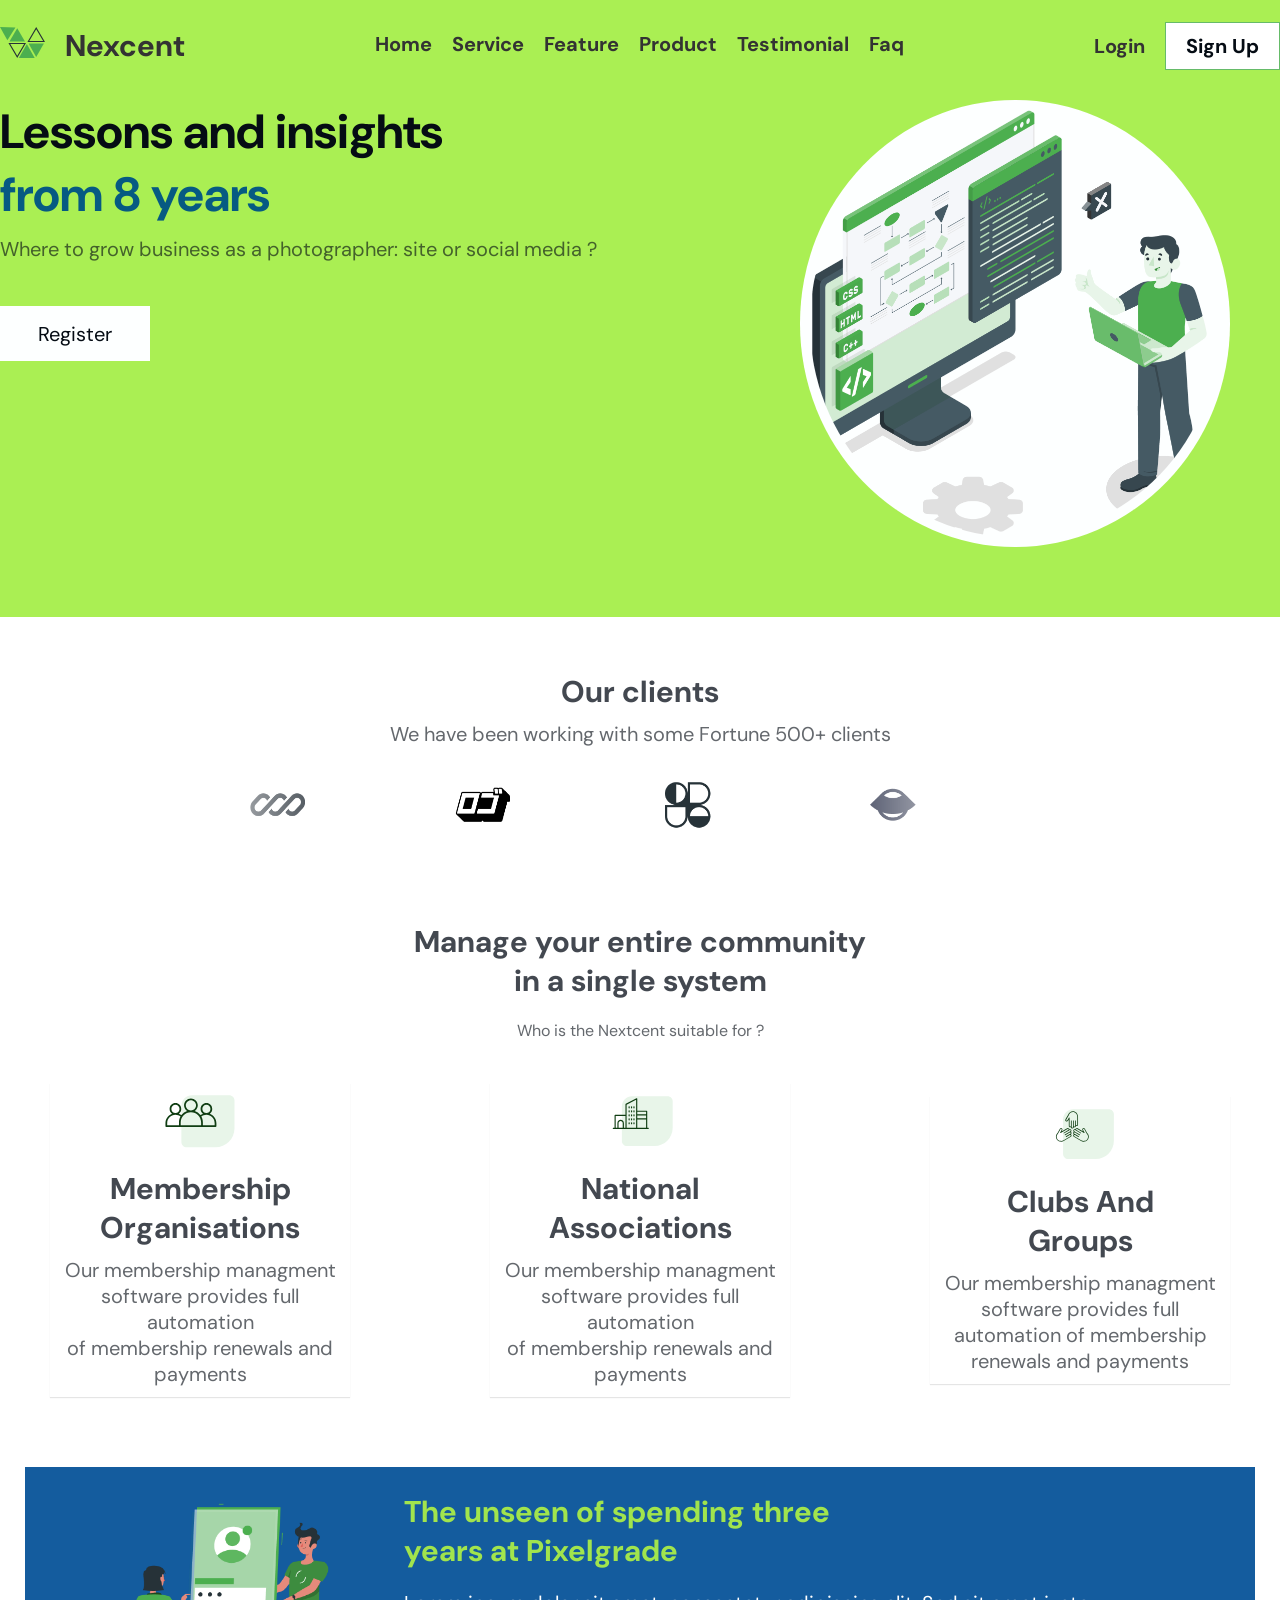
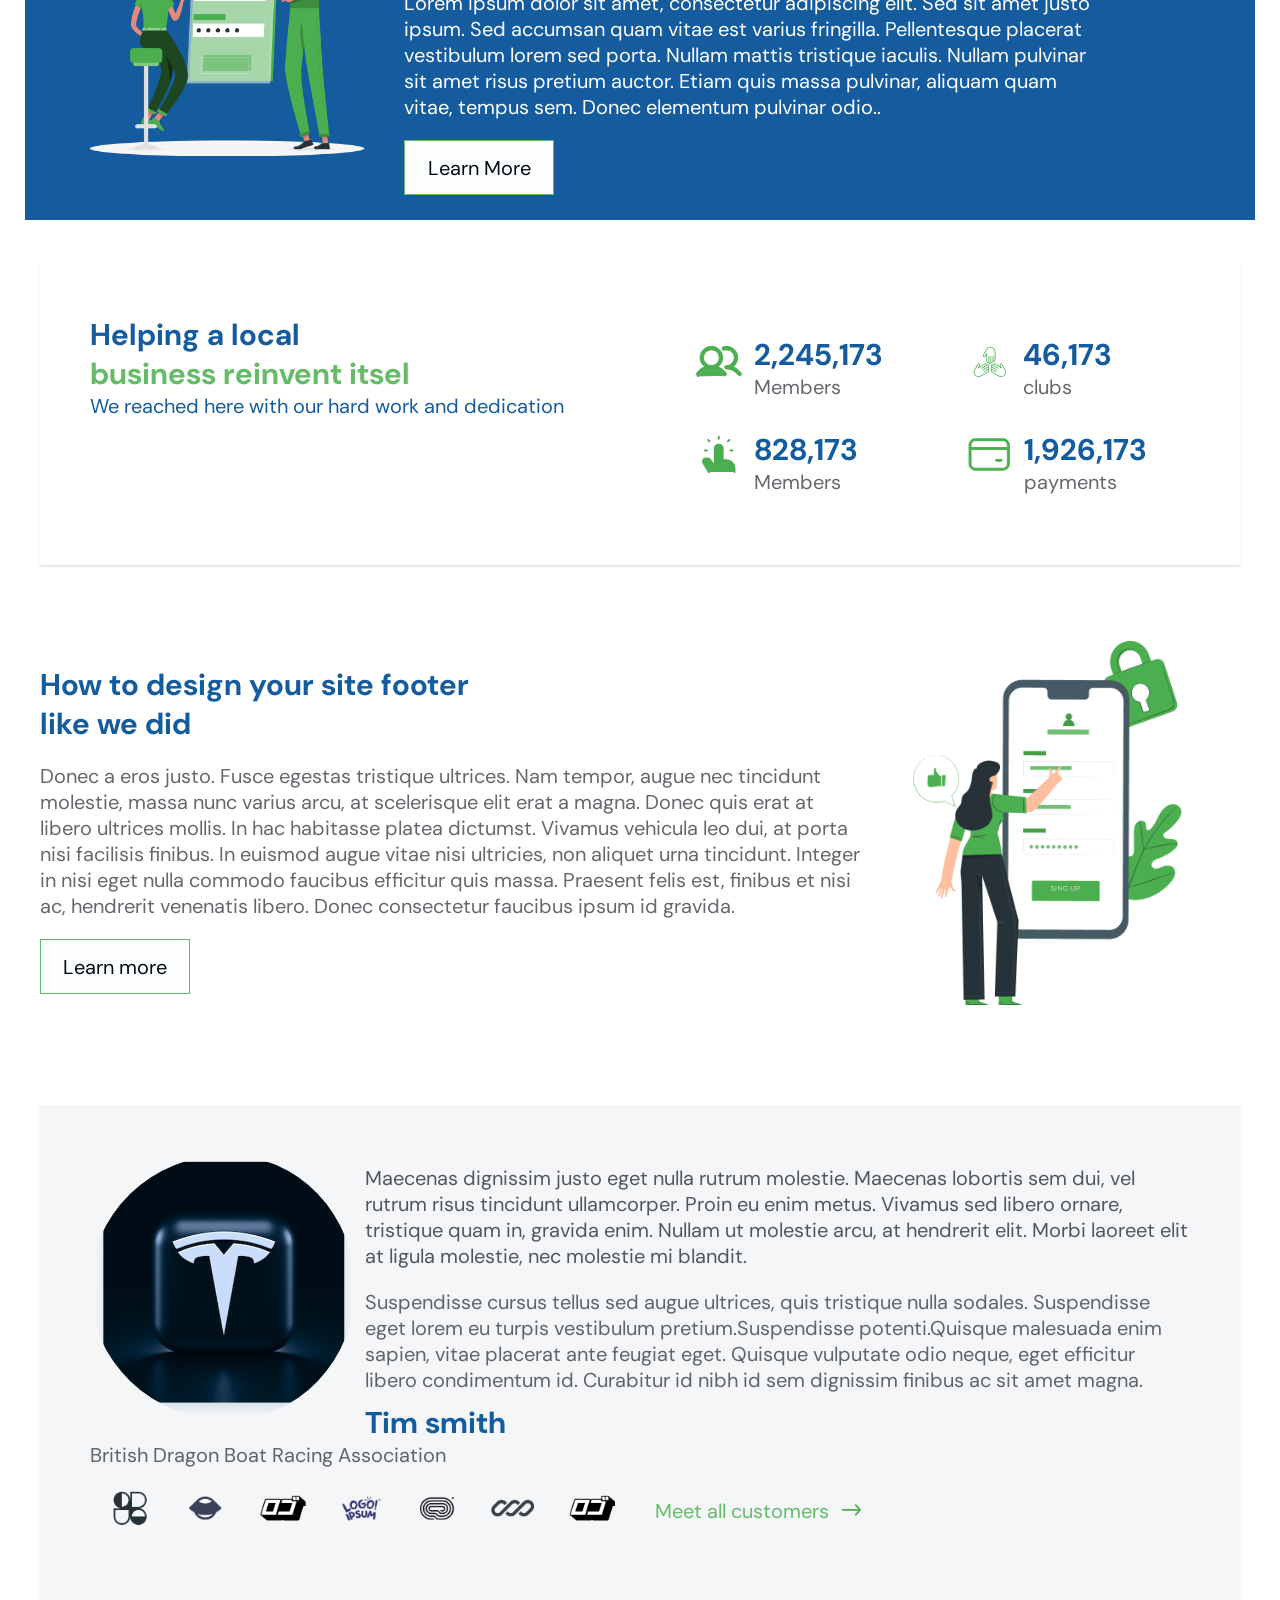
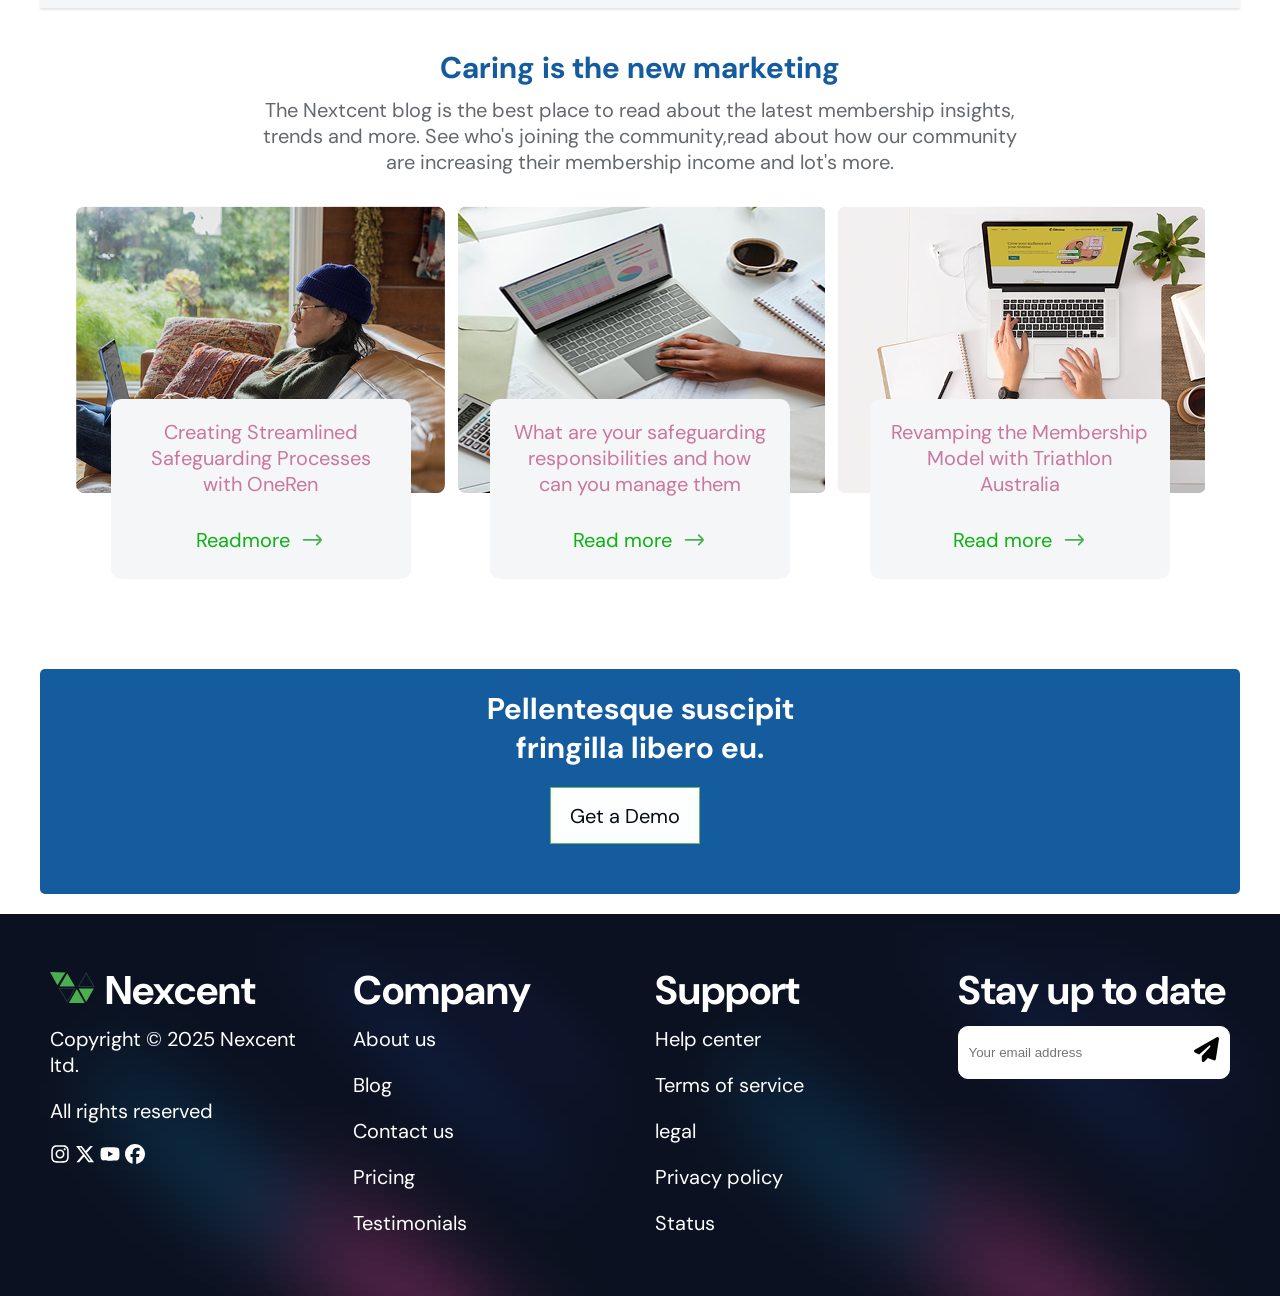
==== commit a82d01c4: "end project" ====
--- a/index.html
+++ b/index.html
@@ -2,6 +2,7 @@
 <html lang="en">
 <head>
     <meta charset="UTF-8">
+    <meta name="viewport" content="width=device-width, initial-scale=1.0">
     <title>Website from figma</title>
     <link rel="stylesheet" href="style.css">
     <script src="index.js" defer></script>
@@ -10,8 +11,8 @@
     <link href="https://fonts.googleapis.com/css2?family=DM+Sans:opsz@9..40&display=swap" rel="stylesheet">
 </head>
 <body>
-    <header class="container header">
-          <section class="nav-bar container">
+       <header class=" ">
+          <section class="nav-bar header">
             <div class="logo">
                 <div class="sub-logo">
                   <a href="#">
@@ -75,24 +76,24 @@
       <section class="community container">
 
           <section class="main-0">
-          <div class="main-content  ">
-              <h1>Our clients</h1>
-              <p class="p">We have been working with some Fortune 500+ clients</p>
-          </div>
-          <div>
-              <div class="main-imgs scroller">
-                  <div class="main-img scroller__inner">
-                     <div><img src="assets/imgs/img1.png" alt="logo" class="img-fluid"></div>
-                     <div><img src="assets/imgs/img2.png" alt="logo" class="img-fluid"></div>
-                     <div><img src="assets/imgs/img3.png" alt="logo" class="img-fluid"></div>
-                     <div><img src="assets/imgs/Logo.png" alt="logo" class="img-fluid"></div>
-                     <div><img src="assets/imgs/img4.png" alt="logo" class="img-fluid"></div>
-                     <div><img src="assets/imgs/img5.png" alt="logo" class="img-fluid"></div>
-                     <div><img src="assets/imgs/img6.png" alt="logo" class="img-fluid"></div>
-                  </div>
-          </div>
-          </div>
-      </section>
+              <div class="main-content  ">
+                  <h1>Our clients</h1>
+                  <p class="p">We have been working with some Fortune 500+ clients</p>
+              </div>
+              <div>
+                  <div class="main-imgs scroller">
+                      <div class="main-img scroller__inner">
+                         <div><img src="assets/imgs/img1.png" alt="logo" class="img-fluid"></div>
+                         <div><img src="assets/imgs/img2.png" alt="logo" class="img-fluid"></div>
+                         <div><img src="assets/imgs/img3.png" alt="logo" class="img-fluid"></div>
+                         <div><img src="assets/imgs/Logo.png" alt="logo" class="img-fluid"></div>
+                         <div><img src="assets/imgs/img4.png" alt="logo" class="img-fluid"></div>
+                         <div><img src="assets/imgs/img5.png" alt="logo" class="img-fluid"></div>
+                         <div><img src="assets/imgs/img6.png" alt="logo" class="img-fluid"></div>
+                      </div>
+              </div>
+              </div>
+          </section>
 
           <div class="community-content">
               <h1>Manage your entire community <br> in a single system</h1>
@@ -355,7 +356,7 @@
           </div>
       </section>
 
-      <footer>
+      <footer class="">
           <div class="footer-elt">
             <div class="elt">
                   <div class="footer-elt-1 ">
@@ -385,7 +386,8 @@
                       </div>
                   </div>
               </div>
-              <div class="elt">
+
+            <div class="elt">
                   <div class="footer-elt-2">
                       <div class="footer-elt-text-2">
                           <h1>Company</h1>
@@ -402,7 +404,7 @@
                   </div>
               </div>
 
-              <div class="elt">
+            <div class="elt">
                   <div class="footer-elt-3 ">
                       <div class="footer-elt-text-3">
                           <h1>Support</h1>
@@ -417,7 +419,7 @@
                   </div>
               </div>
 
-              <div class="elt elt4">
+            <div class="elt elt4">
                   <div class="footer-elt-4 ">
                       <div class="footer-elt-text-4">
                           <h1>Stay up to date</h1>
@@ -436,8 +438,10 @@
                       </div>
                   </div>
               </div>
-            </div>
+          </div>
       </footer>
+
+
 
 </body>
 </html>
--- a/style.css
+++ b/style.css
@@ -15,7 +15,7 @@
 
 @media (max-width: 1200px){
     .container{
-   padding-inline: 20px;
+      padding-inline: 20px;
     }
 }
 root{
@@ -490,7 +490,6 @@
     width: 100%;
     padding-block: 50px;
     margin-block : 20px;
-    padding-inline: 20px;
 }
 .calender img{
     width: auto;
@@ -740,8 +739,7 @@
 /*------------------Responsive------------------*/
 @media screen and (max-width: 900px){
     .container{
-        overflow: hidden;
-        width: 100%;
+        max-width: 900px;
     }
     .link{
         visibility: hidden;
@@ -755,7 +753,7 @@
         background-color: white;
         flex-direction: column;
         z-index: 1000;
-        top: 10px;
+        top: 0;
         padding-left: 30px ;
     }
     .link.active{
@@ -770,7 +768,7 @@
         z-index: 100000;
         visibility: visible;
         opacity: 10;
-        top: 10px;
+        top: 0;
         padding-left: 30px ;
     }
     .logo{
@@ -787,7 +785,7 @@
     .nav-bar{
         position: fixed;
         border-bottom: 1px solid #f4f6f8;
-        z-index: 10000;
+        z-index:2000;
         background-color: white;
         padding-bottom: 20px ;
         padding-right: 60px;
@@ -869,13 +867,9 @@
         text-align: center;
 
     }
-    .sub-customers-img{
-        position: relative;
-        left: -5px;
-    }
     .imgs{
         position: relative;
-        gap: 20px;
+        gap: 10px;
     }
     /*----------achievements-------*/
     .achievements{
@@ -898,7 +892,6 @@
     .footer-elt{
         position: relative;
         height: 100%;
-
     }
     .footer-elt div{
        padding-right: 20px;
@@ -910,6 +903,9 @@
     }
 }
 @media screen and (max-width: 768px){
+    .container{
+        max-width: 768px;
+    }
     .community-svg{
         display: flex;
         flex-direction: column;
@@ -932,7 +928,43 @@
     }
 }
 @media (max-width: 480px){
-    .link{
-        display: none;
-    }
+    .container{
+        max-width: 480px;
+    }
+    footer{
+        max-width: 480px;
+        width: 100%;
+    }
+    .achievements-svg{
+        display: flex;
+        flex-direction: column;
+    }
+    .elt h1 {
+        font-size: 25px;
+    }
+    .footer-elt{
+        gap: 0;
+        padding-block: 20px;
+        padding-inline: 20px;
+    }
+    .footer-elt > div {
+        padding-bottom: 40px;
+    }
+    form {
+        position: relative;
+        padding: 0;
+    }
+    .footer-elt div{
+        padding-right: 0;
+    }
+    .elt .footer-elt-1 {
+        position: relative;
+        padding-right: 10px;
+    }
+    .elt{
+        display: block;
+        align-items: center;
+        justify-content: center;
+    }
+
 }
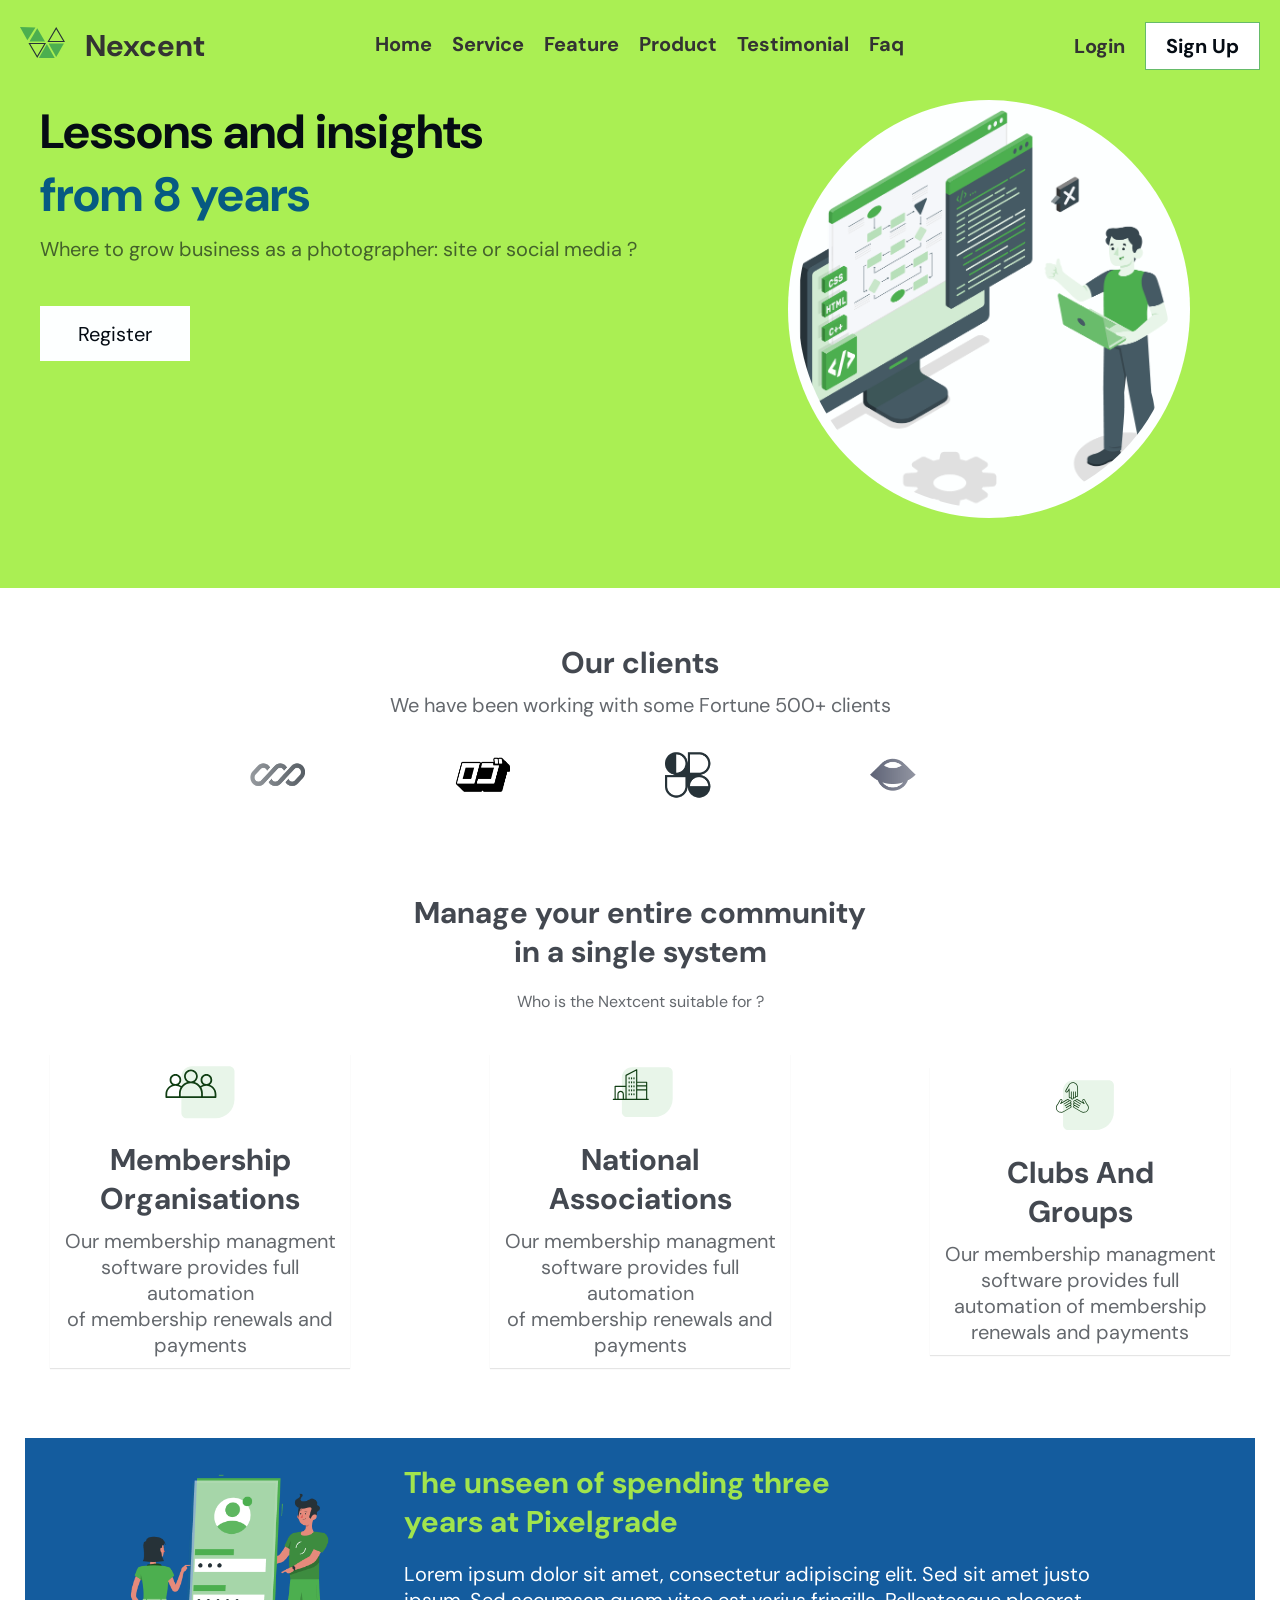
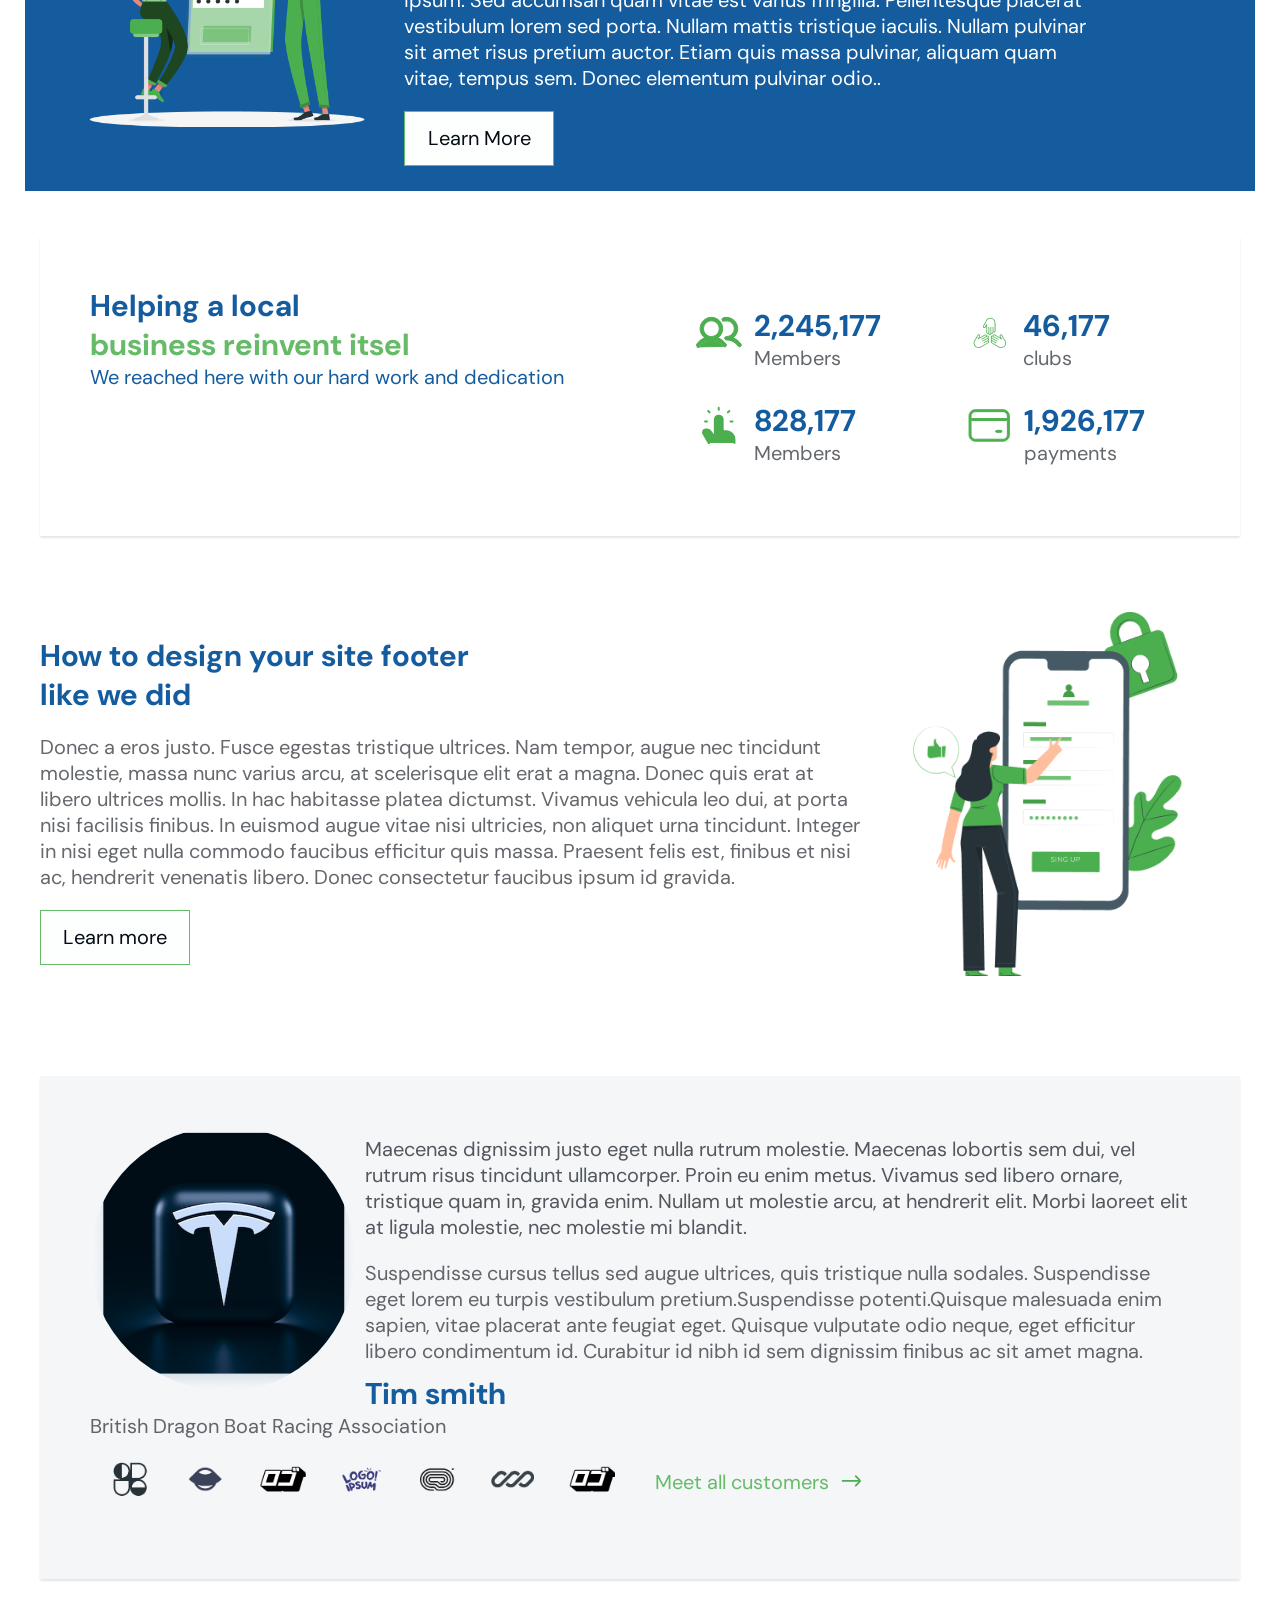
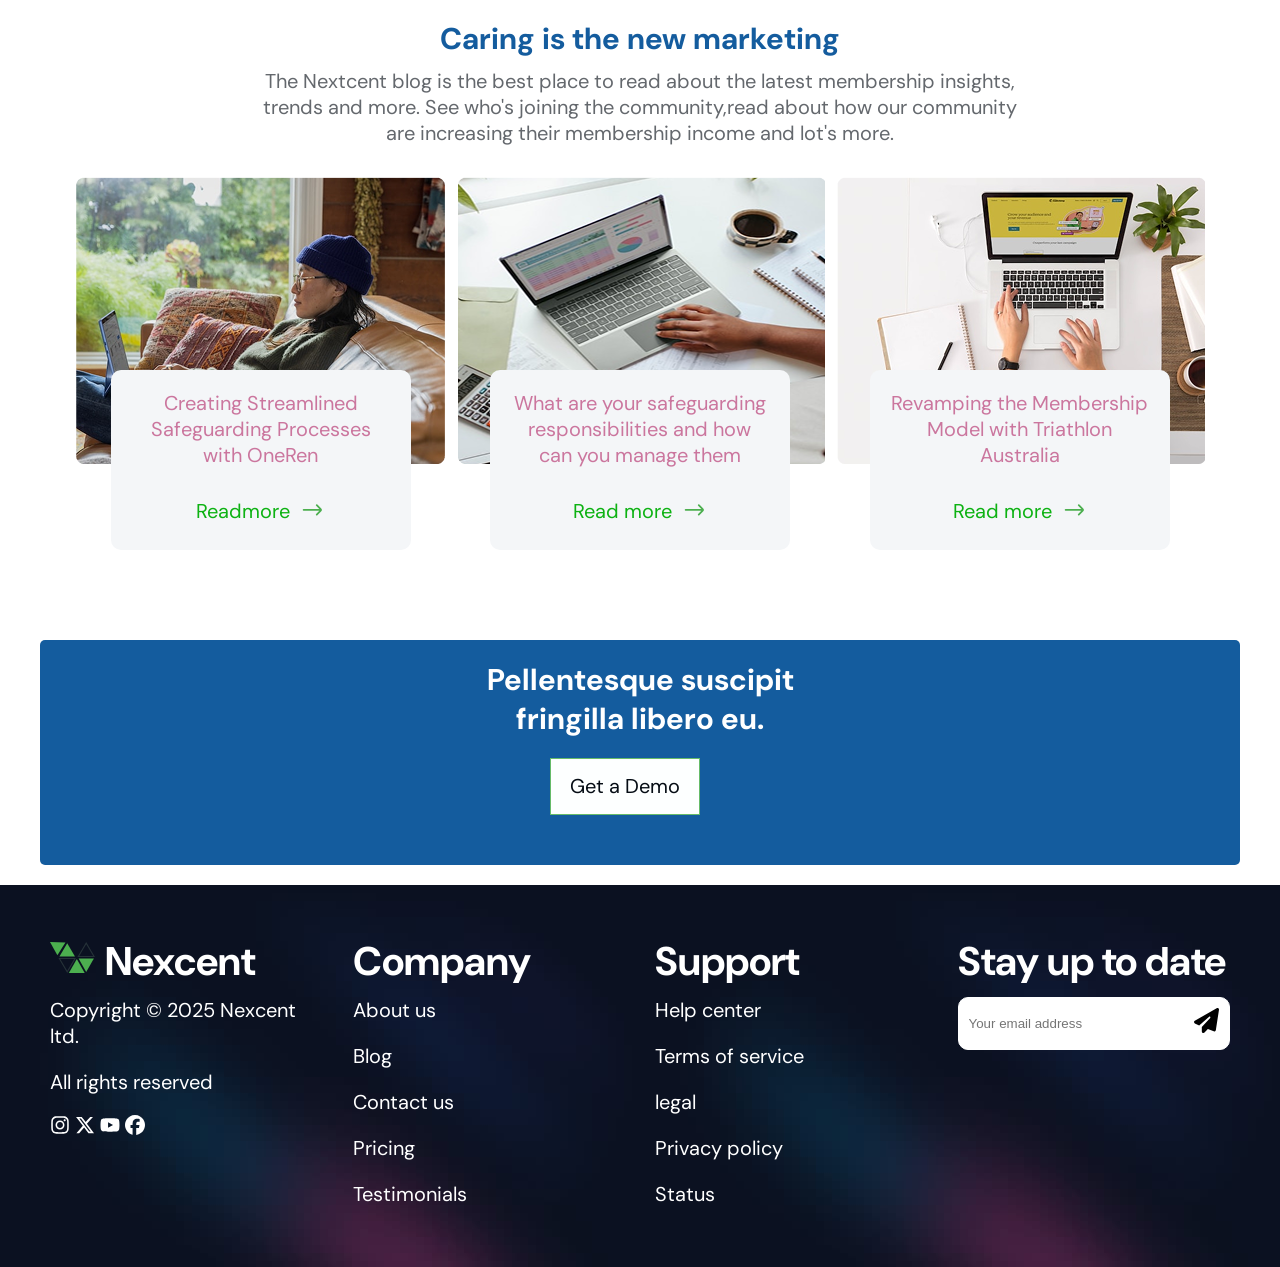
==== commit 299b0973: "end project" ====
--- a/index.html
+++ b/index.html
@@ -11,9 +11,10 @@
     <link href="https://fonts.googleapis.com/css2?family=DM+Sans:opsz@9..40&display=swap" rel="stylesheet">
 </head>
 <body>
-       <header class=" ">
-          <section class="nav-bar header">
-            <div class="logo">
+       <header class="start-page container">
+          <section>
+              <div class="nav-bar">
+                <div class="logo">
                 <div class="sub-logo">
                   <a href="#">
                       <svg width="45" height="45" viewBox="0 0 35 24" fill="none" xmlns="http://www.w3.org/2000/svg">
@@ -28,8 +29,7 @@
                 </div>
               <div class="open-svg"><svg width="30" height="30" xmlns="http://www.w3.org/2000/svg" viewBox="0 0 448 512"><!--!Font Awesome Free 6.7.2 by @fontawesome - https://fontawesome.com License - https://fontawesome.com/license/free Copyright 2025 Fonticons, Inc.--><path d="M0 96C0 78.3 14.3 64 32 64l384 0c17.7 0 32 14.3 32 32s-14.3 32-32 32L32 128C14.3 128 0 113.7 0 96zM0 256c0-17.7 14.3-32 32-32l384 0c17.7 0 32 14.3 32 32s-14.3 32-32 32L32 288c-17.7 0-32-14.3-32-32zM448 416c0 17.7-14.3 32-32 32L32 448c-17.7 0-32-14.3-32-32s14.3-32 32-32l384 0c17.7 0 32 14.3 32 32z"/></svg></div>
             </div>
-
-              <div class="link">
+                <div class="link">
                   <ul class="nav-links">
                      <li class="close-svg">  <svg width="30" height="30" xmlns="http://www.w3.org/2000/svg" viewBox="0 0 384 512"><!--!Font Awesome Free 6.7.2 by @fontawesome - https://fontawesome.com License - https://fontawesome.com/license/free Copyright 2025 Fonticons, Inc.--><path d="M342.6 150.6c12.5-12.5 12.5-32.8 0-45.3s-32.8-12.5-45.3 0L192 210.7 86.6 105.4c-12.5-12.5-32.8-12.5-45.3 0s-12.5 32.8 0 45.3L146.7 256 41.4 361.4c-12.5 12.5-12.5 32.8 0 45.3s32.8 12.5 45.3 0L192 301.3 297.4 406.6c12.5 12.5 32.8 12.5 45.3 0s12.5-32.8 0-45.3L237.3 256 342.6 150.6z"/></svg></li>
                     <li class="link-items"><a href="#" >Home</a><span class="waft"></span></li>
@@ -42,7 +42,7 @@
                       <li class="copy"><a href="#">Sign up</a></li>
                   </ul>
               </div>
-              <div class="logo-content">
+                <div class="logo-content">
                   <ul class="Registration">
                       <li ><a href="#">Login</a></li>
                       <li>
@@ -51,6 +51,7 @@
                           </ul>
                       </li>
                   </ul>
+              </div>
               </div>
           </section>
 
--- a/style.css
+++ b/style.css
@@ -19,7 +19,7 @@
     }
 }
 root{
-    --color-1: #28CB8B;
+    --color-1: #aaef53;
     --color-2: #263238;
     --color-3: #2194f3;
     --color-4: #263238;
@@ -33,16 +33,21 @@
     background-color: #aaef53;
     color: #333;
 }
+.start-page{
+    --width-max: 1200px;
+    padding-inline: calc((100vw - var(--width-max)) / 2);
+}
+
 .nav-bar{
     position: fixed;
     display: flex;
     align-items: center;
     justify-content: space-between;
     padding-block:20px 10px;
+    padding-inline: 20px;
     text-transform: capitalize;
-    gap: 13vh;
+    background-color: #aaef53;
     z-index: 9000;
-    background-color: #aaef53;
     top: 0;
     width: 100%;
     left: 0;
@@ -926,6 +931,9 @@
         position: relative;
         display: block;
     }
+    .footer-elt div{
+        padding-right: 0;
+    }
 }
 @media (max-width: 480px){
     .container{
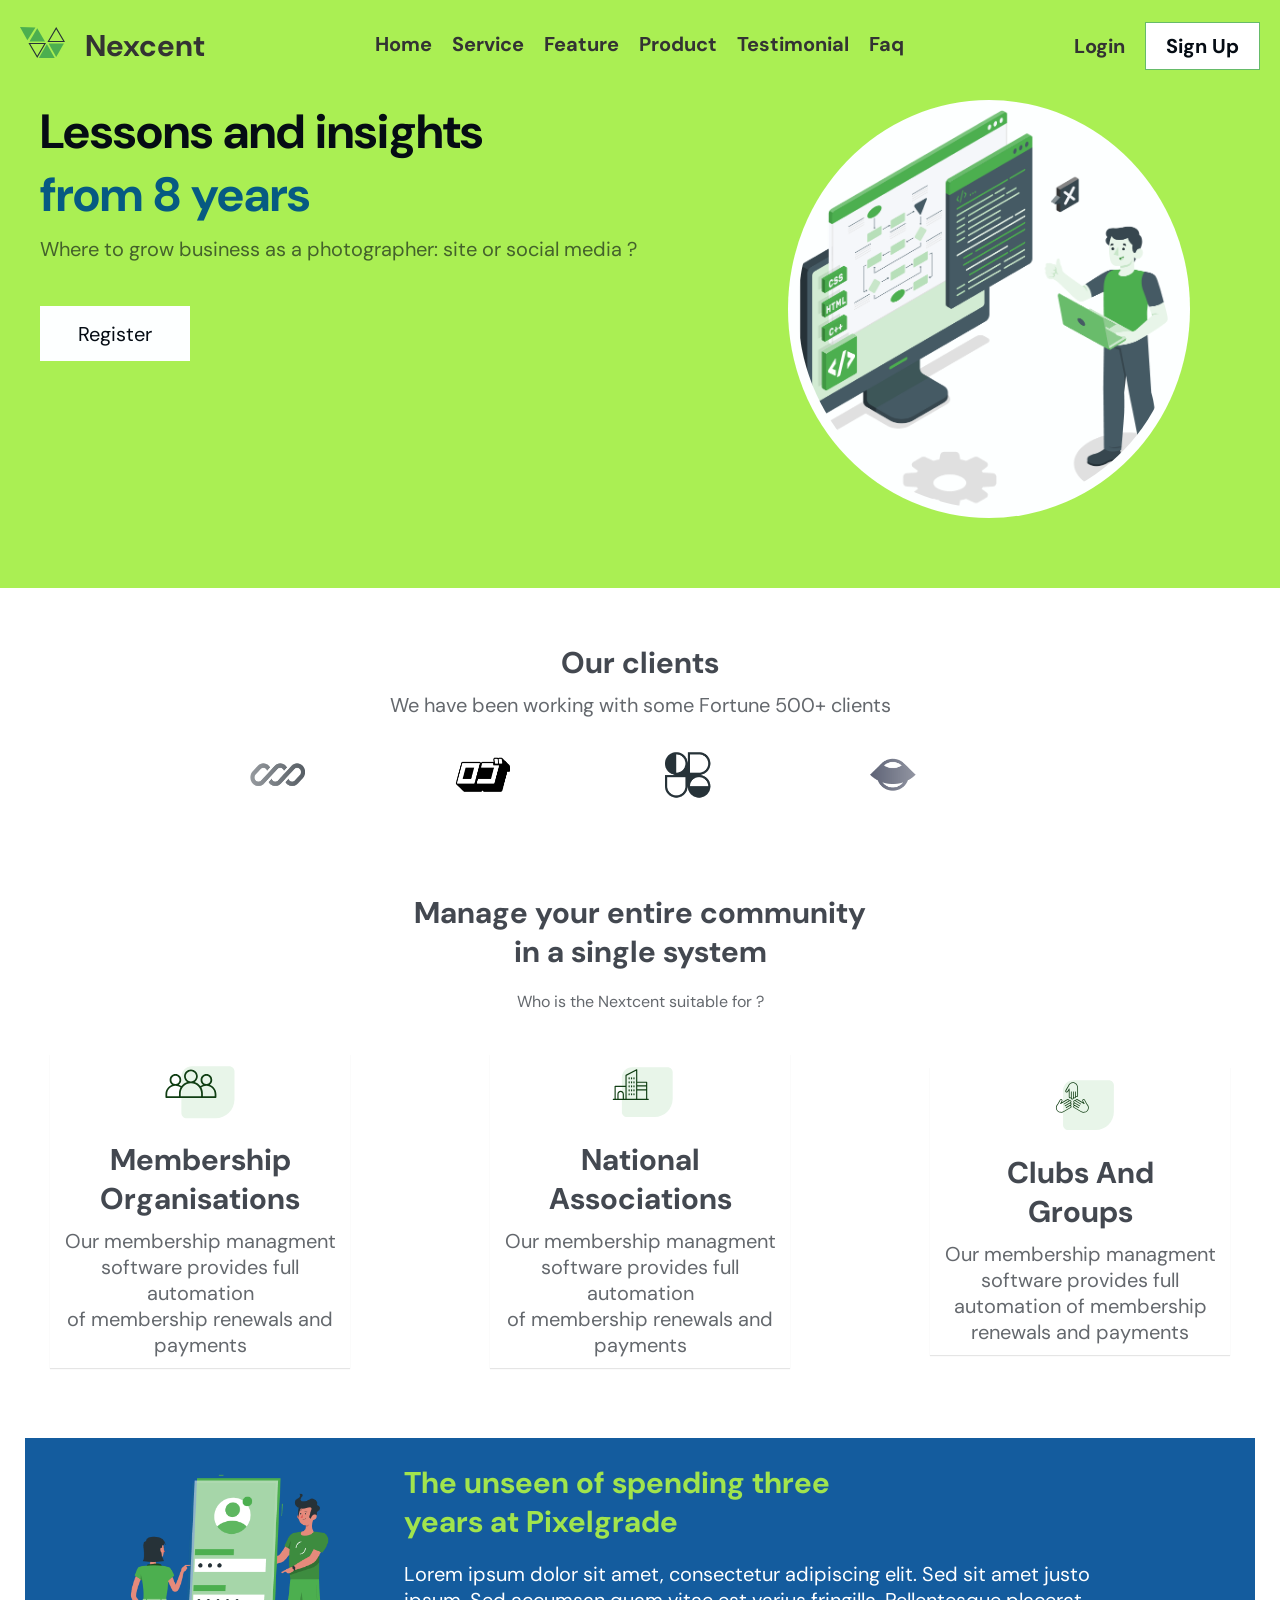
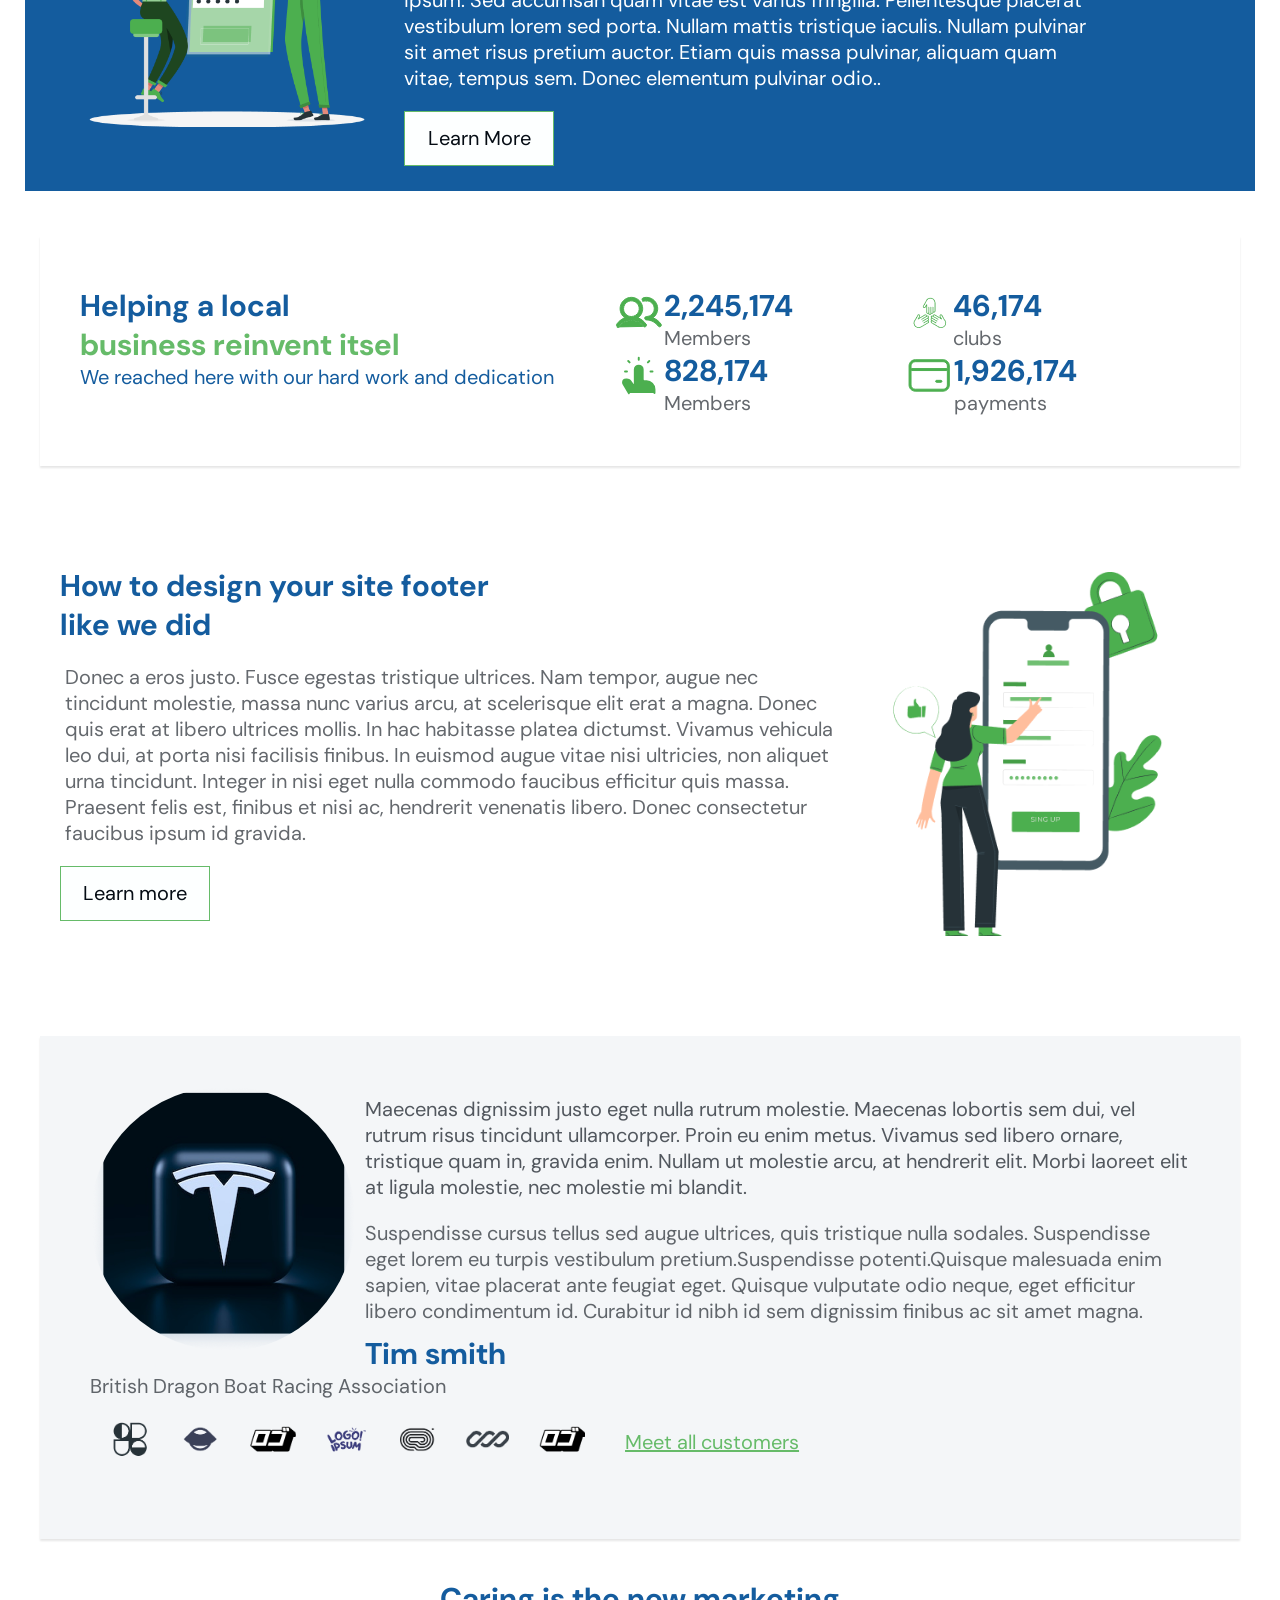
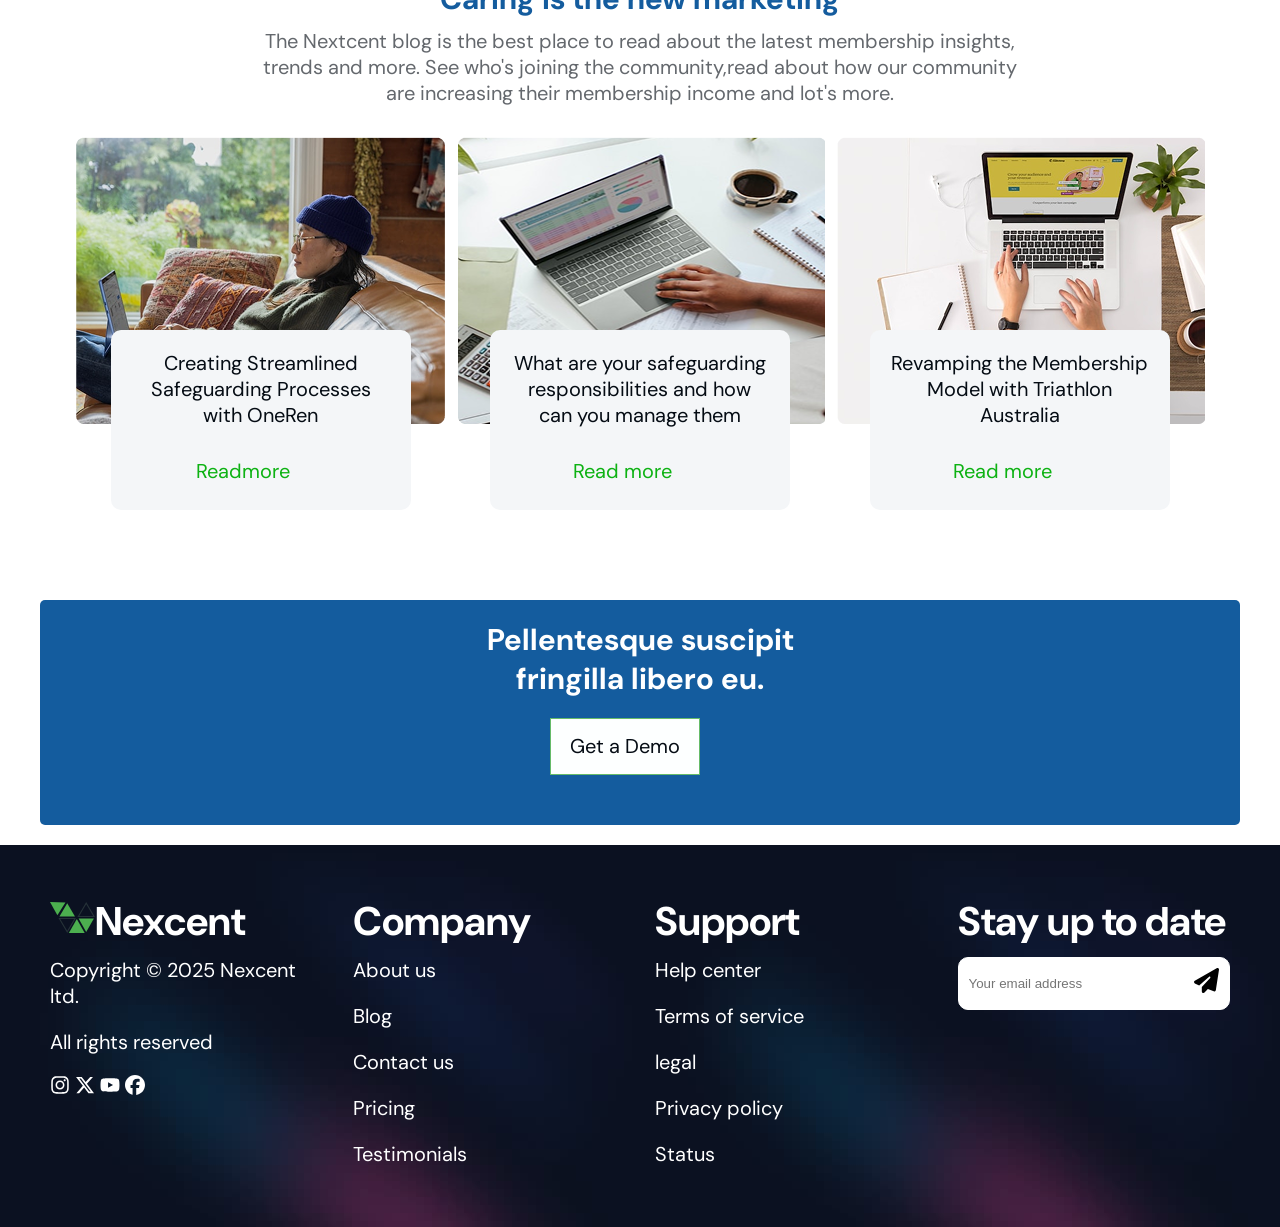
==== commit a95165c9: "end of the project" ====
--- a/index.html
+++ b/index.html
@@ -236,12 +236,17 @@
 
           <div class="calender common">
               <div class="calender-text">
-                  <img src="assets/imgs/pana.png" alt="">
-                  <h1 class="h">How to design your site footer <br> like we did</h1>
-                  <p class="p">Donec a eros justo. Fusce egestas tristique ultrices. Nam tempor, augue nec tincidunt molestie, massa nunc varius arcu, at scelerisque elit erat a magna. Donec quis erat at libero ultrices mollis. In hac habitasse platea dictumst. Vivamus vehicula leo dui, at porta nisi facilisis finibus. In euismod augue vitae nisi ultricies, non aliquet urna tincidunt. Integer in nisi eget nulla commodo faucibus efficitur quis massa. Praesent felis est, finibus et nisi ac, hendrerit venenatis libero. Donec consectetur faucibus ipsum id gravida.</p>
+
+                  <div class="calender-text-content">
+                      <img src="assets/imgs/pana.png" alt="">
+                      <h1 class="h">How to design your site footer <br> like we did</h1>
+                      <p class="p">Donec a eros justo. Fusce egestas tristique ultrices. Nam tempor, augue nec tincidunt molestie, massa nunc varius arcu, at scelerisque elit erat a magna. Donec quis erat at libero ultrices mollis. In hac habitasse platea dictumst. Vivamus vehicula leo dui, at porta nisi facilisis finibus. In euismod augue vitae nisi ultricies, non aliquet urna tincidunt. Integer in nisi eget nulla commodo faucibus efficitur quis massa. Praesent felis est, finibus et nisi ac, hendrerit venenatis libero. Donec consectetur faucibus ipsum id gravida.</p>
+                  </div>
+
                   <div class="button-content">
                       <a href="#" class="button-text calender-button">Learn more</a>
                   </div>
+
               </div>
           </div>
 
@@ -272,10 +277,10 @@
                           <img src="assets/imgs/img6.png" alt="logo" class="img-fluid">
                       </div>
                       <div class="btn2">
-                      <a href="#">Meet all customers</a>
-                          <svg width="25" height="25" viewBox="0 0 7 4" fill="none" xmlns="http://www.w3.org/2000/svg">
-                              <path d="M4.68938 3.15653L5.78877 2.05714C5.91915 1.92676 5.91915 1.71537 5.78877 1.58498L4.68938 0.485596M5.69098 1.82106L1.01685 1.82106" stroke="#4CAF4F" stroke-width="0.5008" stroke-linecap="round"/>
-                          </svg>
+                            <a href="#">Meet all customers</a>
+                            <svg width="25" height="25" viewBox="0 0 7 4" fill="none" xmlns="http://www.w3.org/2000/svg">
+                                <path d="M4.68938 3.15653L5.78877 2.05714C5.91915 1.92676 5.91915 1.71537 5.78877 1.58498L4.68938 0.485596M5.69098 1.82106L1.01685 1.82106" stroke="#4CAF4F" stroke-width="0.5008" stroke-linecap="round"/>
+                            </svg>
                       </div>
                   </div>
 
@@ -318,7 +323,7 @@
                       </div>
                   </div>
                   <div class="frame-1 frame-content3">
-                      <div>
+                      <div class="frame-content3">
                           <img src="assets/imgs/image%2020.png" alt="">
                           <div class="frame-1-text">
                               <p class="frame-align">Revamping the Membership <br> Model with Triathlon <br> Australia</p>
@@ -361,7 +366,8 @@
           <div class="footer-elt">
             <div class="elt">
                   <div class="footer-elt-1 ">
-                      <div class="logo">
+
+                    <div class="logo1">
                           <a href="#">
                               <svg width="45" height="45" viewBox="0 0 35 24" fill="none" xmlns="http://www.w3.org/2000/svg">
                                   <path d="M18.7863 13.134L13.3954 22.3669L8.00448 13.134H18.7863ZM20.2305 12.3088H6.55444L13.3954 24L20.2305 12.3088Z" fill="#263238"/>
@@ -373,20 +379,20 @@
                               </svg>
                           </a>
                           <h1 class="title">Nexcent</h1>
-                      </div>
-
-                      <div class="sub-content">
-                          <div> Copyright © 2025 Nexcent ltd.</div>
-                          <div>All rights reserved</div>
-                          <div class="social-media">
-                              <a href="#"><svg fill="white" xmlns="http://www.w3.org/2000/svg" width="20" height="20" viewBox="0 0 448 512"> <path d="M224.1 141c-63.6 0-114.9 51.3-114.9 114.9s51.3 114.9 114.9 114.9S339 319.5 339 255.9 287.7 141 224.1 141zm0 189.6c-41.1 0-74.7-33.5-74.7-74.7s33.5-74.7 74.7-74.7 74.7 33.5 74.7 74.7-33.6 74.7-74.7 74.7zm146.4-194.3c0 14.9-12 26.8-26.8 26.8-14.9 0-26.8-12-26.8-26.8s12-26.8 26.8-26.8 26.8 12 26.8 26.8zm76.1 27.2c-1.7-35.9-9.9-67.7-36.2-93.9-26.2-26.2-58-34.4-93.9-36.2-37-2.1-147.9-2.1-184.9 0-35.8 1.7-67.6 9.9-93.9 36.1s-34.4 58-36.2 93.9c-2.1 37-2.1 147.9 0 184.9 1.7 35.9 9.9 67.7 36.2 93.9s58 34.4 93.9 36.2c37 2.1 147.9 2.1 184.9 0 35.9-1.7 67.7-9.9 93.9-36.2 26.2-26.2 34.4-58 36.2-93.9 2.1-37 2.1-147.8 0-184.8zM398.8 388c-7.8 19.6-22.9 34.7-42.6 42.6-29.5 11.7-99.5 9-132.1 9s-102.7 2.6-132.1-9c-19.6-7.8-34.7-22.9-42.6-42.6-11.7-29.5-9-99.5-9-132.1s-2.6-102.7 9-132.1c7.8-19.6 22.9-34.7 42.6-42.6 29.5-11.7 99.5-9 132.1-9s102.7-2.6 132.1 9c19.6 7.8 34.7 22.9 42.6 42.6 11.7 29.5 9 99.5 9 132.1s2.7 102.7-9 132.1z"/></svg></a>
-                              <a href="#"><svg fill="white" xmlns="http://www.w3.org/2000/svg" width="20" height="20" viewBox="0 0 512 512"><path d="M389.2 48h70.6L305.6 224.2 487 464H345L233.7 318.6 106.5 464H35.8L200.7 275.5 26.8 48H172.4L272.9 180.9 389.2 48zM364.4 421.8h39.1L151.1 88h-42L364.4 421.8z"/></svg></a>
-                              <a href="#"><svg fill="white" xmlns="http://www.w3.org/2000/svg" width="20" height="20" viewBox="0 0 576 512"><path d="M549.7 124.1c-6.3-23.7-24.8-42.3-48.3-48.6C458.8 64 288 64 288 64S117.2 64 74.6 75.5c-23.5 6.3-42 24.9-48.3 48.6-11.4 42.9-11.4 132.3-11.4 132.3s0 89.4 11.4 132.3c6.3 23.7 24.8 41.5 48.3 47.8C117.2 448 288 448 288 448s170.8 0 213.4-11.5c23.5-6.3 42-24.2 48.3-47.8 11.4-42.9 11.4-132.3 11.4-132.3s0-89.4-11.4-132.3zm-317.5 213.5V175.2l142.7 81.2-142.7 81.2z"/></svg></a>
-                              <a href="#"><svg fill="white" xmlns="http://www.w3.org/2000/svg" width="20" height="20" viewBox="0 0 512 512"> <path d="M512 256C512 114.6 397.4 0 256 0S0 114.6 0 256C0 376 82.7 476.8 194.2 504.5V334.2H141.4V256h52.8V222.3c0-87.1 39.4-127.5 125-127.5c16.2 0 44.2 3.2 55.7 6.4V172c-6-.6-16.5-1-29.6-1c-42 0-58.2 15.9-58.2 57.2V256h83.6l-14.4 78.2H287V510.1C413.8 494.8 512 386.9 512 256h0z"/></svg></a>
-                          </div>
-                      </div>
-                  </div>
-              </div>
+                    </div>
+
+                  <div class="sub-content">
+                      <div> Copyright © 2025 Nexcent ltd.</div>
+                      <div>All rights reserved</div>
+                      <div class="social-media">
+                          <a href="#"><svg fill="white" xmlns="http://www.w3.org/2000/svg" width="20" height="20" viewBox="0 0 448 512"> <path d="M224.1 141c-63.6 0-114.9 51.3-114.9 114.9s51.3 114.9 114.9 114.9S339 319.5 339 255.9 287.7 141 224.1 141zm0 189.6c-41.1 0-74.7-33.5-74.7-74.7s33.5-74.7 74.7-74.7 74.7 33.5 74.7 74.7-33.6 74.7-74.7 74.7zm146.4-194.3c0 14.9-12 26.8-26.8 26.8-14.9 0-26.8-12-26.8-26.8s12-26.8 26.8-26.8 26.8 12 26.8 26.8zm76.1 27.2c-1.7-35.9-9.9-67.7-36.2-93.9-26.2-26.2-58-34.4-93.9-36.2-37-2.1-147.9-2.1-184.9 0-35.8 1.7-67.6 9.9-93.9 36.1s-34.4 58-36.2 93.9c-2.1 37-2.1 147.9 0 184.9 1.7 35.9 9.9 67.7 36.2 93.9s58 34.4 93.9 36.2c37 2.1 147.9 2.1 184.9 0 35.9-1.7 67.7-9.9 93.9-36.2 26.2-26.2 34.4-58 36.2-93.9 2.1-37 2.1-147.8 0-184.8zM398.8 388c-7.8 19.6-22.9 34.7-42.6 42.6-29.5 11.7-99.5 9-132.1 9s-102.7 2.6-132.1-9c-19.6-7.8-34.7-22.9-42.6-42.6-11.7-29.5-9-99.5-9-132.1s-2.6-102.7 9-132.1c7.8-19.6 22.9-34.7 42.6-42.6 29.5-11.7 99.5-9 132.1-9s102.7-2.6 132.1 9c19.6 7.8 34.7 22.9 42.6 42.6 11.7 29.5 9 99.5 9 132.1s2.7 102.7-9 132.1z"/></svg></a>
+                          <a href="#"><svg fill="white" xmlns="http://www.w3.org/2000/svg" width="20" height="20" viewBox="0 0 512 512"><path d="M389.2 48h70.6L305.6 224.2 487 464H345L233.7 318.6 106.5 464H35.8L200.7 275.5 26.8 48H172.4L272.9 180.9 389.2 48zM364.4 421.8h39.1L151.1 88h-42L364.4 421.8z"/></svg></a>
+                          <a href="#"><svg fill="white" xmlns="http://www.w3.org/2000/svg" width="20" height="20" viewBox="0 0 576 512"><path d="M549.7 124.1c-6.3-23.7-24.8-42.3-48.3-48.6C458.8 64 288 64 288 64S117.2 64 74.6 75.5c-23.5 6.3-42 24.9-48.3 48.6-11.4 42.9-11.4 132.3-11.4 132.3s0 89.4 11.4 132.3c6.3 23.7 24.8 41.5 48.3 47.8C117.2 448 288 448 288 448s170.8 0 213.4-11.5c23.5-6.3 42-24.2 48.3-47.8 11.4-42.9 11.4-132.3 11.4-132.3s0-89.4-11.4-132.3zm-317.5 213.5V175.2l142.7 81.2-142.7 81.2z"/></svg></a>
+                          <a href="#"><svg fill="white" xmlns="http://www.w3.org/2000/svg" width="20" height="20" viewBox="0 0 512 512"> <path d="M512 256C512 114.6 397.4 0 256 0S0 114.6 0 256C0 376 82.7 476.8 194.2 504.5V334.2H141.4V256h52.8V222.3c0-87.1 39.4-127.5 125-127.5c16.2 0 44.2 3.2 55.7 6.4V172c-6-.6-16.5-1-29.6-1c-42 0-58.2 15.9-58.2 57.2V256h83.6l-14.4 78.2H287V510.1C413.8 494.8 512 386.9 512 256h0z"/></svg></a>
+                      </div>
+                  </div>
+                  </div>
+            </div>
 
             <div class="elt">
                   <div class="footer-elt-2">
--- a/style.css
+++ b/style.css
@@ -461,27 +461,32 @@
     display: flex;
     align-items: flex-start;
     width: 100%;
-    padding-inline: 50px;
+    padding-inline: 20px ;
     box-shadow: 0  2px 2px 0   rgba(0, 0, 0, 0.1);
 }
 
 .achievements-svg {
     display: grid;
     grid-template-columns: repeat(2, 1fr);
-    gap: 30px;
     position: relative;
     align-items: start;
     justify-content: space-between;
     text-align: start;
-    padding: 20px;
     width: 50%;
-    left: 10%;
-}
-
+}
+.achievements-svg > div {
+    position: relative;
+   padding-inline: 20px;
+    width: 100%;
+}
+.achievements-content{
+    position: relative;
+    padding-inline: 20px 40px;
+}
 .achievements-svg1{
     display: flex;
     align-items: start;
-    gap: 10px;
+
 }
 .achievements-content span {
     color: #66BB69;
@@ -495,6 +500,7 @@
     width: 100%;
     padding-block: 50px;
     margin-block : 20px;
+    padding-inline: 20px;
 }
 .calender img{
     width: auto;
@@ -502,6 +508,8 @@
     padding-bottom: 30px;
     float: right;
 }
+
+
 .calender-button{
     border: 1px solid #66BB69;
     margin-top: 20px;
@@ -514,6 +522,7 @@
 .calender-text p{
     position: relative;
     margin-top: 20px;
+    padding-inline: 5px ;
 }
 
 /*----------customer's-----*/
@@ -555,11 +564,10 @@
 }
 
 .imgs {
-    position: relative;
-    display: flex;
-    align-items: center;
-    justify-content: center;
-    gap: 35px;
+    display: flex;
+    align-items: center;
+    justify-content: center;
+    gap: 30px;
 }
 .imgs img{
     width: auto;
@@ -574,6 +582,17 @@
     left: 20px;
     padding-top: 20px;
 }
+.btn2 svg{
+    position: relative;
+    opacity: 0;
+    transform: translateX(-20px);
+    transition: 0.4s ease-in-out;
+}
+.btn2:hover svg{
+    opacity: 1;
+    transform: translateX(0);
+    transition: 0.4s ease-in-out;
+}
 .btn2{
     position: relative;
     top: 10px;
@@ -586,9 +605,10 @@
     width: max-content;
     padding-left: 20px;
     color: #66BB69;
-    text-decoration: none;
+
     transition: 0.5s ease-in-out;
 }
+
 .btn2 a:hover {
     color: #145C9E;
     transition: 0.5s ease-in-out;
@@ -626,13 +646,30 @@
     transition: 0.5s ease-in-out;
 }
 .frame-1-text p{
-    color: #CB769E;
+    color: #050c14;
     font-size: 20px;
     padding: 20px;
 }
 .frame-1-text a{
     color: #0db213;
     text-decoration: none;
+    transition: 0.3s ease-in-out;
+}
+.frame-btn svg {
+    position: relative;
+    opacity: 0;
+    transform: translateX(-20px);
+    transition: 0.4s ease-in-out;
+}
+.frame-btn:hover svg{
+    opacity: 1;
+    transform: translateX(0);
+    transition: 0.4s ease-in-out;
+    fill: #145C9E;
+}
+.frame-1-text a:hover{
+    color: #145C9E;
+    transition: 0.3s ease-in-out;
 }
 .frame-btn{
     position: relative;
@@ -704,7 +741,7 @@
     color: white;
     padding: 50px;
 }
-.sub-content div{
+.sub-content > div{
     position: relative;
     padding-block: 10px;
 }
@@ -713,6 +750,10 @@
     text-decoration: none;
     transition: .2s ease-in-out;
 }
+.logo1{
+    position: relative;
+    display: flex;
+}
 .footer-link > div >a:hover{
     opacity: 0.6;
     transition: .2s ease-in-out;
@@ -742,7 +783,7 @@
 }
 
 /*------------------Responsive------------------*/
-@media screen and (max-width: 900px){
+@media screen and (max-width: 1000px){
     .container{
         max-width: 900px;
     }
@@ -898,26 +939,30 @@
         position: relative;
         height: 100%;
     }
-    .footer-elt div{
-       padding-right: 20px;
-    }
-
     .elt4{
         grid-column: -1/1;
         width: min-content;
     }
+    .footer-elt > div{
+        padding-right: 10px;
+    }
 }
 @media screen and (max-width: 768px){
     .container{
         max-width: 768px;
     }
-    .community-svg{
+    .community-svg ;{
         display: flex;
         flex-direction: column;
         align-items: center;
         justify-content: center;
         gap: 20px;
     }
+    .community-updates-img;{
+        position: relative;
+        display: flex;
+        flex-direction: column;
+    }
     .footer-elt{
         position: relative;
         display: grid;
@@ -935,10 +980,24 @@
         padding-right: 0;
     }
 }
+@media screen and (max-width: 1145px){
+    .community-updates-img {
+    position: relative;
+    display: flex;
+    flex-direction: column;
+    }
+
+}
 @media (max-width: 480px){
     .container{
         max-width: 480px;
     }
+    .imgs {
+        display: flex;
+        align-items: center;
+        justify-content: center;
+        gap: 3px;
+    }
     footer{
         max-width: 480px;
         width: 100%;
@@ -947,17 +1006,13 @@
         display: flex;
         flex-direction: column;
     }
-    .elt h1 {
-        font-size: 25px;
-    }
+
     .footer-elt{
         gap: 0;
         padding-block: 20px;
         padding-inline: 20px;
     }
-    .footer-elt > div {
-        padding-bottom: 40px;
-    }
+
     form {
         position: relative;
         padding: 0;
@@ -974,5 +1029,40 @@
         align-items: center;
         justify-content: center;
     }
+    .calender-text p{
+        position: relative;
+        margin-top: 20px;
+        padding-inline: 5px 30px;
+    }
+    .calender img {
+        width: auto;
+        height: 300px;
+        padding-bottom: 30px;
+        float: none;
+    }
+    .community-svg {
+        display: flex;
+        flex-direction: column;
+    }
+
+    .footer-elt{
+        position: relative;
+        display: flex;
+        flex-direction: column;
+        gap: 0;
+    }
+    .footer-elt-text-4 h1{
+        position: relative;
+        flex-wrap: nowrap;
+        color: #66BB69;
+        width: 100%;
+    }
+    .elt {
+        padding-bottom: 30px;
+    }
+    .footer-link{
+        display: grid;
+        grid-template-columns: repeat(3, 1fr);
+    }
 
 }
